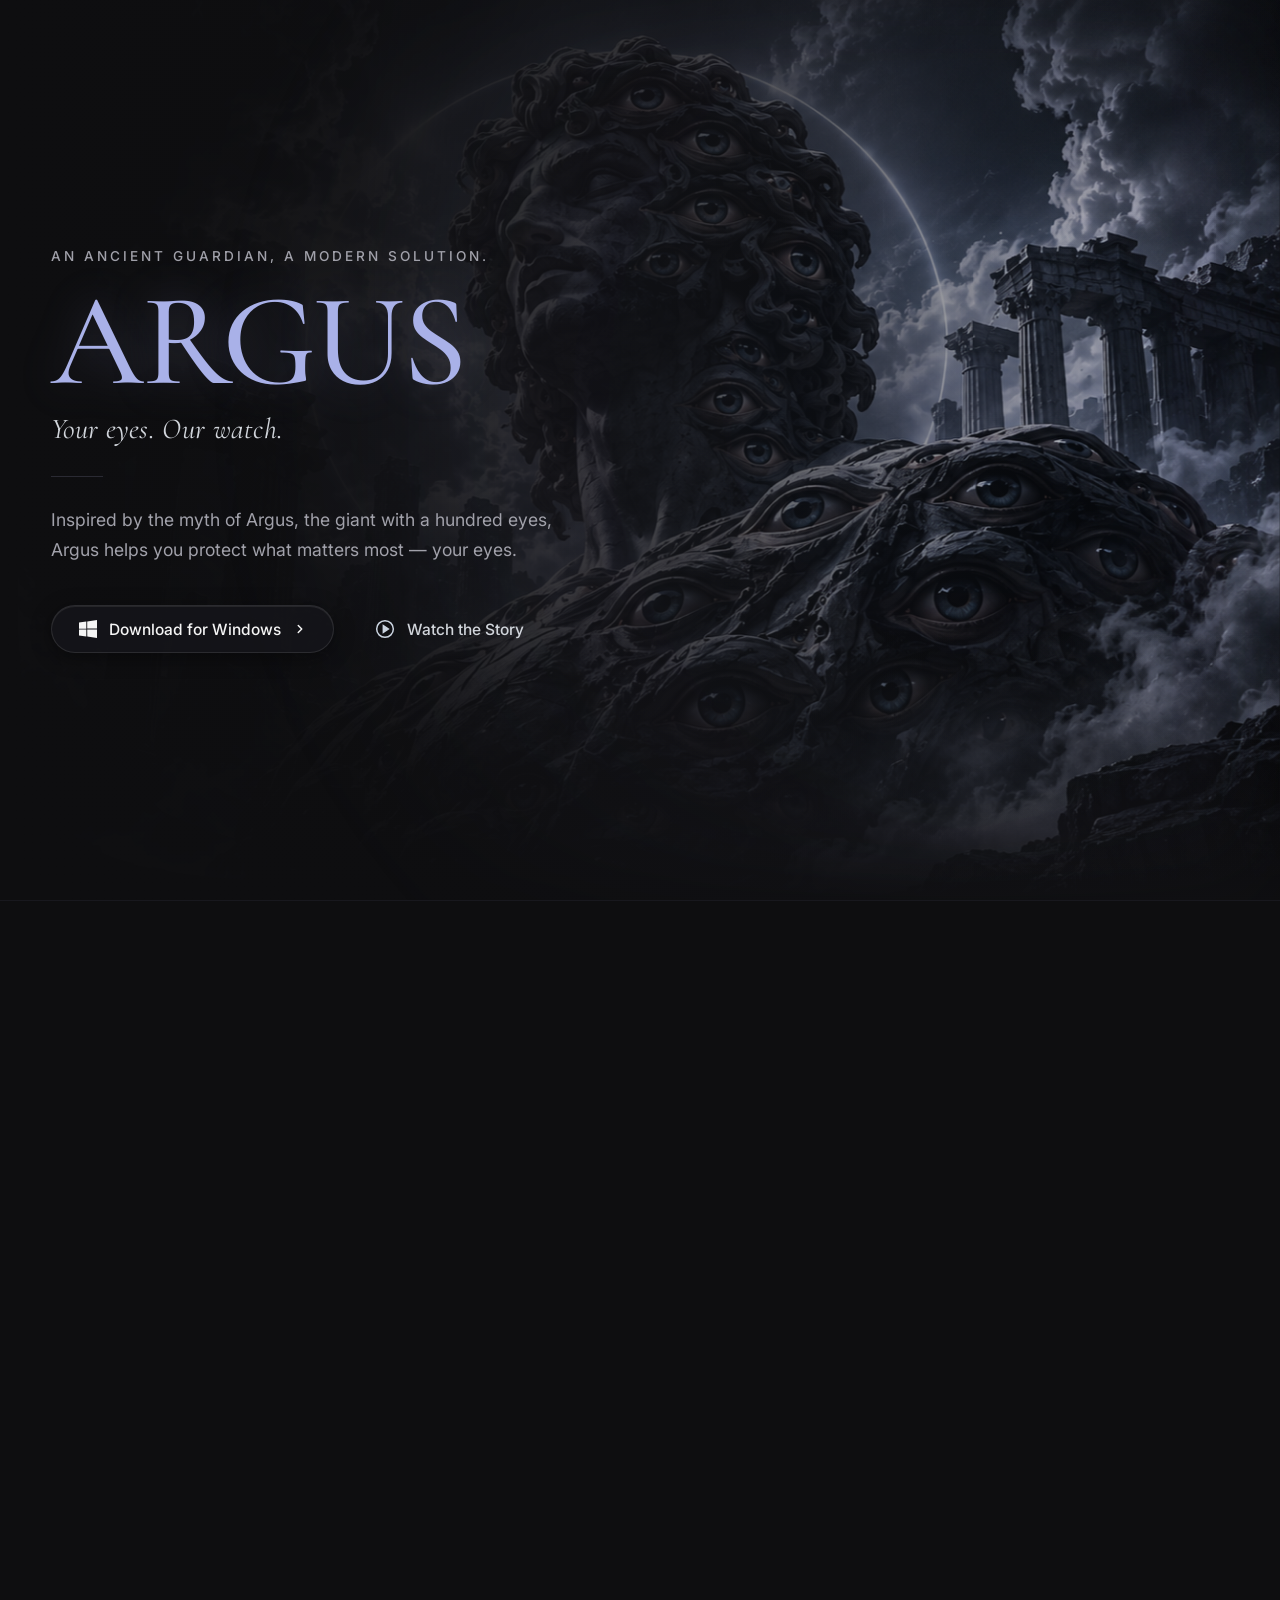
==== argus/index.html @ c95a9266 "feat: initialize Argus website project structure, styles, and hero section" ====
<!DOCTYPE html>
<html lang="en">
<head>
  <meta charset="UTF-8">
  <meta name="viewport" content="width=device-width, initial-scale=1.0">
  <title>ARGUS &mdash; Your eyes. Our watch.</title>
  <meta name="description" content="Inspired by the myth of Argus, the giant with a hundred eyes, Argus helps you protect what matters most &mdash; your eyes.">
  
  <!-- Favicon placeholder (Eye of Argus icon) -->
  <link rel="icon" href="data:image/svg+xml,<svg xmlns='http://www.w3.org/2000/svg' viewBox='0 0 24 24' fill='none' stroke='%23A9B1E8' stroke-width='2' stroke-linecap='round' stroke-linejoin='round'><path d='M2 12s3.5-7 10-7 10 7 10 7-3.5 7-10 7-10-7-10-7Z'/><circle cx='12' cy='12' r='3'/></svg>" type="image/svg+xml">

  <!-- Google Fonts: Cormorant Garamond & Inter -->
  <link rel="preconnect" href="https://fonts.googleapis.com">
  <link rel="preconnect" href="https://fonts.gstatic.com" crossorigin>
  <link href="https://fonts.googleapis.com/css2?family=Cormorant+Garamond:ital,wght@0,400;0,500;0,600;1,400&family=Inter:wght@400;500;600&display=swap" rel="stylesheet">

  <link rel="stylesheet" href="css/style.css">
</head>
<body>

  <!-- ========================================================= -->
  <!-- HERO SECTION                                              -->
  <!-- ========================================================= -->
  <section id="hero" class="hero-section" aria-label="Hero Section">
    <!-- Background Image & Atmospheric Layers -->
    <div class="hero-bg-wrapper" aria-hidden="true">
      <img src="assets/image-1.png" alt="" class="hero-bg-img" loading="eager" fetchpriority="high">
      <div class="hero-gradient-overlay"></div>
      <div class="hero-fog-overlay"></div>
    </div>

    <!-- Hero Content Container -->
    <div class="hero-container">
      <div class="hero-content">
        <!-- Eyebrow Tagline -->
        <span class="hero-eyebrow animate-item" style="--delay: 100ms;">
          AN ANCIENT GUARDIAN, A MODERN SOLUTION.
        </span>

        <!-- Main Title -->
        <h1 class="hero-title animate-item" style="--delay: 250ms;">
          ARGUS
        </h1>

        <!-- Subtitle -->
        <p class="hero-subtitle animate-item" style="--delay: 400ms;">
          Your eyes. Our watch.
        </p>

        <!-- Accent Divider -->
        <div class="hero-divider animate-item" style="--delay: 520ms;" aria-hidden="true"></div>

        <!-- Description Paragraph -->
        <p class="hero-description animate-item" style="--delay: 620ms;">
          Inspired by the myth of Argus, the giant with a hundred eyes, Argus helps you protect what matters most &mdash; your eyes.
        </p>

        <!-- CTA Action Buttons -->
        <div class="hero-actions animate-item" style="--delay: 750ms;">
          <!-- Primary Download Button -->
          <button type="button" class="btn btn-primary" data-download aria-label="Download Argus for Windows">
            <span class="btn-icon" aria-hidden="true">
              <!-- Windows Logo SVG -->
              <svg width="18" height="18" viewBox="0 0 24 24" fill="currentColor">
                <path d="M0 3.449L9.75 2.1v9.451H0m10.949-9.602L24 0v11.4H10.949M0 12.6h9.75v9.451L0 20.699M10.949 12.6H24V24l-12.949-1.949"/>
              </svg>
            </span>
            <span class="btn-label">Download for Windows</span>
            <span class="btn-chevron" aria-hidden="true">
              <svg width="14" height="14" viewBox="0 0 24 24" fill="none" stroke="currentColor" stroke-width="2.5" stroke-linecap="round" stroke-linejoin="round">
                <path d="m9 18 6-6-6-6"/>
              </svg>
            </span>
          </button>

          <!-- Secondary Story Button -->
          <button type="button" class="btn btn-secondary" id="watchStoryBtn" aria-haspopup="dialog" aria-controls="storyModal">
            <span class="btn-icon play-icon-wrapper" aria-hidden="true">
              <!-- Circular Play Icon SVG -->
              <svg width="20" height="20" viewBox="0 0 24 24" fill="none" stroke="currentColor" stroke-width="1.8">
                <circle cx="12" cy="12" r="10" stroke="currentColor"/>
                <polygon points="10 8 16 12 10 16 10 8" fill="currentColor"/>
              </svg>
            </span>
            <span class="btn-label">Watch the Story</span>
          </button>
        </div>
      </div>
    </div>
  </section>

  <!-- ========================================================= -->
  <!-- PLACEHOLDER SECTIONS FOR PAGE FLOW                        -->
  <!-- ========================================================= -->
  <section id="legend" class="placeholder-section" aria-label="The Legend Section">
    <!-- Legend content will be built in the next phase -->
  </section>

  <section id="features" class="placeholder-section" aria-label="Features Section">
    <!-- Features content will be built in the next phase -->
  </section>

  <section id="cta" class="placeholder-section" aria-label="Call to Action Section">
    <!-- Final CTA content will be built in the next phase -->
  </section>

  <!-- ========================================================= -->
  <!-- STORY VIDEO MODAL OVERLAY                                 -->
  <!-- ========================================================= -->
  <div id="storyModal" class="modal-overlay" role="dialog" aria-modal="true" aria-labelledby="modalTitle" aria-hidden="true">
    <div class="modal-backdrop" data-close-modal></div>
    <div class="modal-container">
      <header class="modal-header">
        <h2 id="modalTitle" class="modal-title">The Legend of Argus</h2>
        <button type="button" class="modal-close-btn" data-close-modal aria-label="Close modal">
          <svg width="20" height="20" viewBox="0 0 24 24" fill="none" stroke="currentColor" stroke-width="2" stroke-linecap="round" stroke-linejoin="round">
            <line x1="18" y1="6" x2="6" y2="18"></line>
            <line x1="6" y1="6" x2="18" y2="18"></line>
          </svg>
        </button>
      </header>

      <!-- 16:9 Video Box (Can be replaced with <video> or <iframe> later) -->
      <div class="modal-media-wrapper">
        <div class="video-placeholder" id="videoContainer">
          <div class="placeholder-content">
            <div class="placeholder-icon" aria-hidden="true">
              <svg width="48" height="48" viewBox="0 0 24 24" fill="none" stroke="currentColor" stroke-width="1.5">
                <circle cx="12" cy="12" r="10"/>
                <polygon points="10 8 16 12 10 16 10 8" fill="currentColor"/>
              </svg>
            </div>
            <p class="placeholder-text">Story video coming soon</p>
            <span class="placeholder-subtext">The myth of the all-seeing guardian is being prepared.</span>
          </div>
        </div>
      </div>
    </div>
  </div>

  <script src="js/main.js"></script>
</body>
</html>
---- argus/css/style.css ----
/* ==========================================================================
   DESIGN TOKENS & ROOT VARIABLES
   ========================================================================== */
:root {
  --bg: #0E0E10;
  --surface: #16161B;
  --surface-translucent: rgba(22, 22, 27, 0.75);
  --border: #2A2A33;
  --border-light: rgba(255, 255, 255, 0.1);
  --text: #F5F5F5;
  --text-muted: #A1A1AA;
  --accent: #5B8CFF;
  --accent-glow: rgba(91, 140, 255, 0.35);
  --title-tint: #A9B1E8;
  --title-glow: rgba(169, 177, 232, 0.25);

  /* Typography */
  --font-serif: "Cormorant Garamond", Georgia, "Times New Roman", serif;
  --font-sans: "Inter", -apple-system, BlinkMacSystemFont, "Segoe UI", Roboto, sans-serif;

  /* Fluid Typography Scale */
  --fs-eyebrow: clamp(0.7rem, 0.65rem + 0.25vw, 0.85rem);
  --fs-hero-title: clamp(3.75rem, 2.2rem + 7.5vw, 8.5rem);
  --fs-subtitle: clamp(1.2rem, 1rem + 1vw, 1.85rem);
  --fs-body: clamp(0.95rem, 0.9rem + 0.25vw, 1.125rem);
  --fs-btn: clamp(0.875rem, 0.85rem + 0.15vw, 0.975rem);

  /* Layout Spacing */
  --content-max-width: 1400px;
  --container-padding: clamp(1.5rem, 4vw, 5rem);
  --transition-smooth: 0.35s cubic-bezier(0.16, 1, 0.3, 1);
}

/* ==========================================================================
   BASE & RESET
   ========================================================================== */
*, *::before, *::after {
  box-sizing: border-box;
  margin: 0;
  padding: 0;
}

html {
  color-scheme: dark;
  background-color: var(--bg);
  color: var(--text);
  font-family: var(--font-sans);
  scroll-behavior: smooth;
  -webkit-font-smoothing: antialiased;
  -moz-osx-font-smoothing: grayscale;
}

body {
  min-height: 100vh;
  background-color: var(--bg);
  color: var(--text);
  line-height: 1.6;
  overflow-x: hidden;
}

img, svg {
  display: block;
  max-width: 100%;
}

button {
  font-family: inherit;
  cursor: pointer;
  border: none;
  background: none;
}

/* ==========================================================================
   HERO SECTION
   ========================================================================== */
.hero-section {
  position: relative;
  min-height: 100vh;
  display: flex;
  align-items: center;
  overflow: hidden;
  background-color: var(--bg);
  padding: var(--container-padding) 0;
}

/* Background Artwork & Layered Atmosphere */
.hero-bg-wrapper {
  position: absolute;
  inset: 0;
  pointer-events: none;
  z-index: 1;
  overflow: hidden;
}

.hero-bg-img {
  width: 100%;
  height: 100%;
  object-fit: cover;
  object-position: right center;
  opacity: 0;
  transform: scale(1.06);
  animation: heroImgReveal 1.6s cubic-bezier(0.16, 1, 0.3, 1) forwards;
}

/* Primary directional gradients to blend image seamlessly with dark background */
.hero-gradient-overlay {
  position: absolute;
  inset: 0;
  background: 
    /* Horizontal fade from dark left to translucent right */
    linear-gradient(
      90deg, 
      var(--bg) 0%, 
      rgba(14, 14, 16, 0.96) 28%, 
      rgba(14, 14, 16, 0.78) 52%, 
      rgba(14, 14, 16, 0.3) 80%, 
      rgba(14, 14, 16, 0.05) 100%
    ),
    /* Vertical fade to blend with bottom section */
    linear-gradient(
      180deg, 
      rgba(14, 14, 16, 0.25) 0%, 
      transparent 30%, 
      transparent 70%, 
      var(--bg) 100%
    );
}

/* Ambient Floating Fog & Vignette Effect */
.hero-fog-overlay {
  position: absolute;
  inset: 0;
  background: radial-gradient(
    circle at 75% 45%, 
    rgba(91, 140, 255, 0.04) 0%, 
    rgba(169, 177, 232, 0.03) 40%, 
    transparent 70%
  );
  filter: blur(40px);
  animation: ambientFloat 18s ease-in-out infinite alternate;
}

/* Container & Typography */
.hero-container {
  position: relative;
  z-index: 2;
  width: 100%;
  max-width: var(--content-max-width);
  margin: 0 auto;
  padding: 0 var(--container-padding);
}

.hero-content {
  max-width: 620px;
  display: flex;
  flex-direction: column;
}

/* 1. Eyebrow Tagline */
.hero-eyebrow {
  display: inline-block;
  font-family: var(--font-sans);
  font-size: var(--fs-eyebrow);
  font-weight: 500;
  letter-spacing: 0.22em;
  text-transform: uppercase;
  color: var(--text-muted);
  margin-bottom: 0.85rem;
}

/* 2. Hero Title */
.hero-title {
  font-family: var(--font-serif);
  font-size: var(--fs-hero-title);
  font-weight: 500;
  line-height: 0.92;
  letter-spacing: -0.02em;
  color: var(--title-tint);
  text-shadow: 0 0 45px var(--title-glow);
  margin-bottom: 0.5rem;
}

/* 3. Subtitle */
.hero-subtitle {
  font-family: var(--font-serif);
  font-size: var(--fs-subtitle);
  font-style: italic;
  font-weight: 400;
  color: #D1D5DB;
  letter-spacing: 0.01em;
  line-height: 1.3;
}

/* 4. Thin Horizontal Divider Line */
.hero-divider {
  width: 52px;
  height: 1px;
  background-color: var(--border);
  margin: 1.75rem 0;
  border: none;
}

/* 5. Description Paragraph */
.hero-description {
  font-family: var(--font-sans);
  font-size: var(--fs-body);
  font-weight: 400;
  color: var(--text-muted);
  line-height: 1.7;
  max-width: 540px;
  margin-bottom: 2.5rem;
}

/* 6. Buttons Action Group */
.hero-actions {
  display: flex;
  align-items: center;
  flex-wrap: wrap;
  gap: 1.1rem;
}

/* Button Base Styles */
.btn {
  display: inline-flex;
  align-items: center;
  justify-content: center;
  gap: 0.75rem;
  padding: 0.85rem 1.65rem;
  font-family: var(--font-sans);
  font-size: var(--fs-btn);
  font-weight: 500;
  border-radius: 9999px; /* Pill shape */
  text-decoration: none;
  white-space: nowrap;
  transition: all var(--transition-smooth);
  user-select: none;
  position: relative;
}

.btn:focus-visible {
  outline: 2px solid var(--accent);
  outline-offset: 3px;
}

/* Primary Glassy Button */
.btn-primary {
  background: var(--surface-translucent);
  backdrop-filter: blur(14px);
  -webkit-backdrop-filter: blur(14px);
  color: var(--text);
  border: 1px solid var(--border-light);
  box-shadow: 0 4px 20px rgba(0, 0, 0, 0.4), inset 0 1px 0 rgba(255, 255, 255, 0.08);
}

.btn-primary:hover {
  border-color: rgba(91, 140, 255, 0.6);
  box-shadow: 
    0 0 25px var(--accent-glow), 
    0 6px 24px rgba(0, 0, 0, 0.5),
    inset 0 1px 0 rgba(255, 255, 255, 0.15);
  transform: translateY(-2px);
  color: #FFFFFF;
}

.btn-primary:active {
  transform: translateY(0);
}

.btn-primary .btn-chevron {
  transition: transform var(--transition-smooth);
}

.btn-primary:hover .btn-chevron {
  transform: translateX(3px);
}

/* Secondary Ghost Button */
.btn-secondary {
  background: transparent;
  color: #D1D5DB;
  border: 1px solid transparent;
  padding: 0.85rem 1.4rem;
}

.btn-secondary .play-icon-wrapper {
  display: flex;
  align-items: center;
  justify-content: center;
  transition: transform var(--transition-smooth), color var(--transition-smooth);
  color: #CBD5E1;
}

.btn-secondary:hover {
  color: #FFFFFF;
  background: rgba(255, 255, 255, 0.03);
  border-color: rgba(255, 255, 255, 0.12);
  transform: translateY(-1px);
}

.btn-secondary:hover .play-icon-wrapper {
  color: var(--accent);
  transform: scale(1.08);
}

/* Loading state for download button */
.btn.is-loading {
  pointer-events: none;
  opacity: 0.85;
}

.btn-spinner {
  width: 16px;
  height: 16px;
  border: 2px solid rgba(255, 255, 255, 0.25);
  border-top-color: var(--text);
  border-radius: 50%;
  animation: spin 0.8s linear infinite;
  display: inline-block;
}

/* =========================================================
   STAGGERED LOAD ANIMATIONS
   ========================================================= */
.animate-item {
  opacity: 0;
  transform: translateY(24px);
  animation: fadeUp 1s cubic-bezier(0.16, 1, 0.3, 1) forwards;
  animation-delay: var(--delay, 0ms);
}

@keyframes fadeUp {
  0% {
    opacity: 0;
    transform: translateY(24px);
  }
  100% {
    opacity: 1;
    transform: translateY(0);
  }
}

@keyframes heroImgReveal {
  0% {
    opacity: 0;
    transform: scale(1.06);
  }
  100% {
    opacity: 1;
    transform: scale(1);
  }
}

@keyframes ambientFloat {
  0% {
    transform: translate(0, 0) scale(1);
    opacity: 0.6;
  }
  50% {
    transform: translate(-2%, 2%) scale(1.05);
    opacity: 0.9;
  }
  100% {
    transform: translate(1%, -1%) scale(0.98);
    opacity: 0.5;
  }
}

@keyframes spin {
  to {
    transform: rotate(360deg);
  }
}

/* =========================================================
   PLACEHOLDER SECTIONS
   ========================================================= */
.placeholder-section {
  min-height: 100vh;
  background-color: var(--bg);
  position: relative;
  display: flex;
  align-items: center;
  justify-content: center;
  border-top: 1px solid rgba(42, 42, 51, 0.4);
}

/* =========================================================
   MODAL DIALOG
   ========================================================= */
.modal-overlay {
  position: fixed;
  inset: 0;
  display: flex;
  align-items: center;
  justify-content: center;
  z-index: 1000;
  padding: 1.5rem;
  opacity: 0;
  visibility: hidden;
  transition: opacity 0.3s ease, visibility 0.3s ease;
}

.modal-overlay.is-open {
  opacity: 1;
  visibility: visible;
}

.modal-backdrop {
  position: absolute;
  inset: 0;
  background: rgba(14, 14, 16, 0.85);
  backdrop-filter: blur(16px);
  -webkit-backdrop-filter: blur(16px);
}

.modal-container {
  position: relative;
  z-index: 10;
  width: 100%;
  max-width: 860px;
  background: var(--surface);
  border: 1px solid var(--border);
  border-radius: 14px;
  box-shadow: 0 24px 60px rgba(0, 0, 0, 0.7);
  overflow: hidden;
  transform: scale(0.96);
  transition: transform 0.3s cubic-bezier(0.16, 1, 0.3, 1);
}

.modal-overlay.is-open .modal-container {
  transform: scale(1);
}

.modal-header {
  display: flex;
  align-items: center;
  justify-content: space-between;
  padding: 1.25rem 1.5rem;
  border-bottom: 1px solid var(--border);
}

.modal-title {
  font-family: var(--font-serif);
  font-size: 1.35rem;
  font-weight: 500;
  color: var(--title-tint);
}

.modal-close-btn {
  display: flex;
  align-items: center;
  justify-content: center;
  width: 36px;
  height: 36px;
  border-radius: 8px;
  color: var(--text-muted);
  border: 1px solid transparent;
  transition: all 0.2s ease;
}

.modal-close-btn:hover {
  color: var(--text);
  background: rgba(255, 255, 255, 0.05);
  border-color: var(--border);
}

.modal-close-btn:focus-visible {
  outline: 2px solid var(--accent);
  outline-offset: 2px;
}

.modal-media-wrapper {
  padding: 1.5rem;
}

/* 16:9 Aspect Ratio Media Container */
.video-placeholder {
  width: 100%;
  aspect-ratio: 16 / 9;
  background: #0E0E10;
  border: 1px dashed var(--border);
  border-radius: 8px;
  display: flex;
  align-items: center;
  justify-content: center;
  text-align: center;
}

.placeholder-content {
  display: flex;
  flex-direction: column;
  align-items: center;
  gap: 0.6rem;
  padding: 1.5rem;
}

.placeholder-icon {
  color: var(--accent);
  opacity: 0.75;
  margin-bottom: 0.25rem;
}

.placeholder-text {
  font-family: var(--font-serif);
  font-size: 1.4rem;
  font-weight: 500;
  color: var(--text);
}

.placeholder-subtext {
  font-size: 0.875rem;
  color: var(--text-muted);
  max-width: 300px;
}

/* =========================================================
   RESPONSIVE LAYOUT
   ========================================================= */
@media (max-width: 768px) {
  .hero-section {
    min-height: 100vh;
    padding-top: 5rem;
    padding-bottom: 4rem;
    align-items: flex-end;
  }

  .hero-bg-img {
    object-position: 70% top;
    height: 70%;
  }

  /* Stronger gradient on mobile so text placed below/over remains legible */
  .hero-gradient-overlay {
    background: 
      linear-gradient(
        180deg,
        rgba(14, 14, 16, 0.15) 0%,
        rgba(14, 14, 16, 0.7) 40%,
        var(--bg) 65%,
        var(--bg) 100%
      );
  }

  .hero-content {
    max-width: 100%;
  }

  .hero-title {
    margin-bottom: 0.35rem;
  }

  .hero-divider {
    margin: 1.25rem 0;
  }

  .hero-actions {
    flex-direction: column;
    width: 100%;
  }

  .btn {
    width: 100%;
    padding: 0.95rem 1.5rem;
  }
}

/* =========================================================
   PREFERS-REDUCED-MOTION
   ========================================================= */
@media (prefers-reduced-motion: reduce) {
  *, *::before, *::after {
    animation-duration: 0.01ms !important;
    animation-iteration-count: 1 !important;
    transition-duration: 0.01ms !important;
    scroll-behavior: auto !important;
  }

  .hero-bg-img {
    opacity: 1 !important;
    transform: none !important;
  }

  .animate-item {
    opacity: 1 !important;
    transform: none !important;
  }

  .hero-fog-overlay {
    animation: none !important;
  }
}
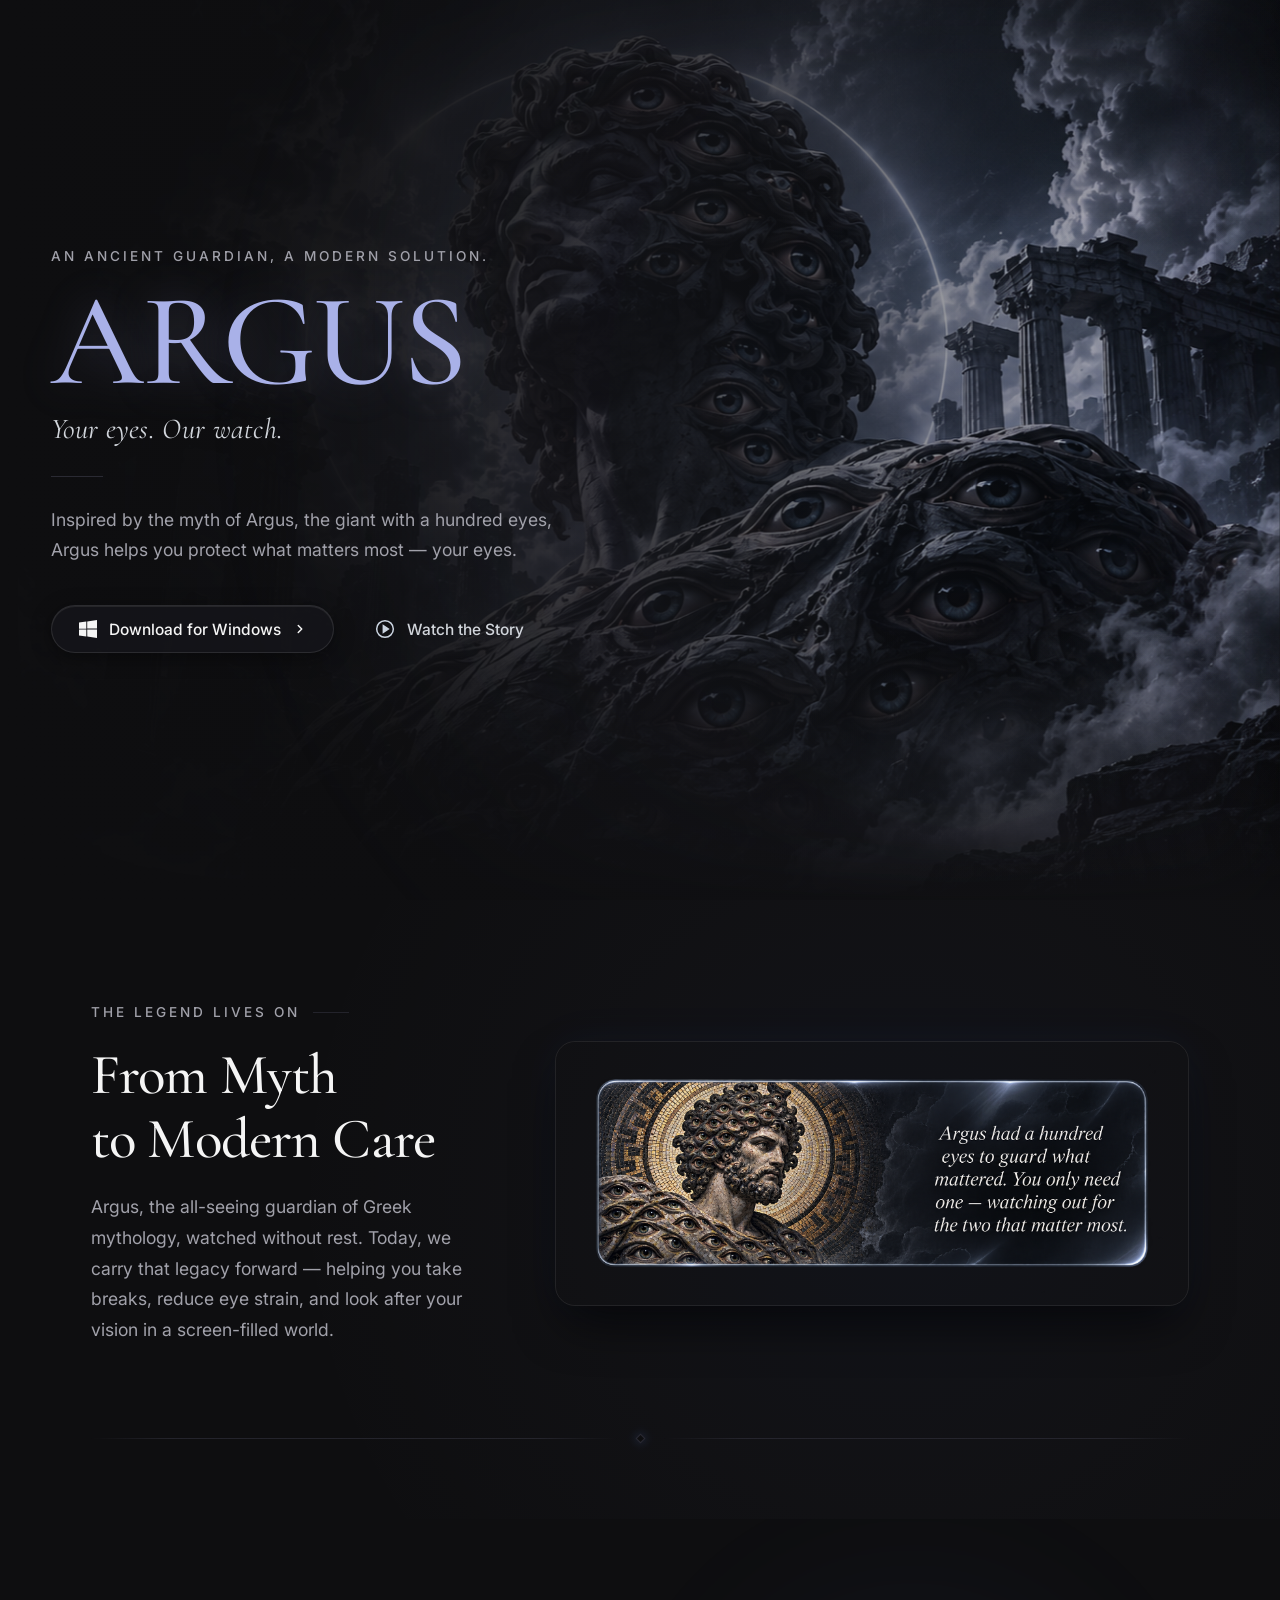
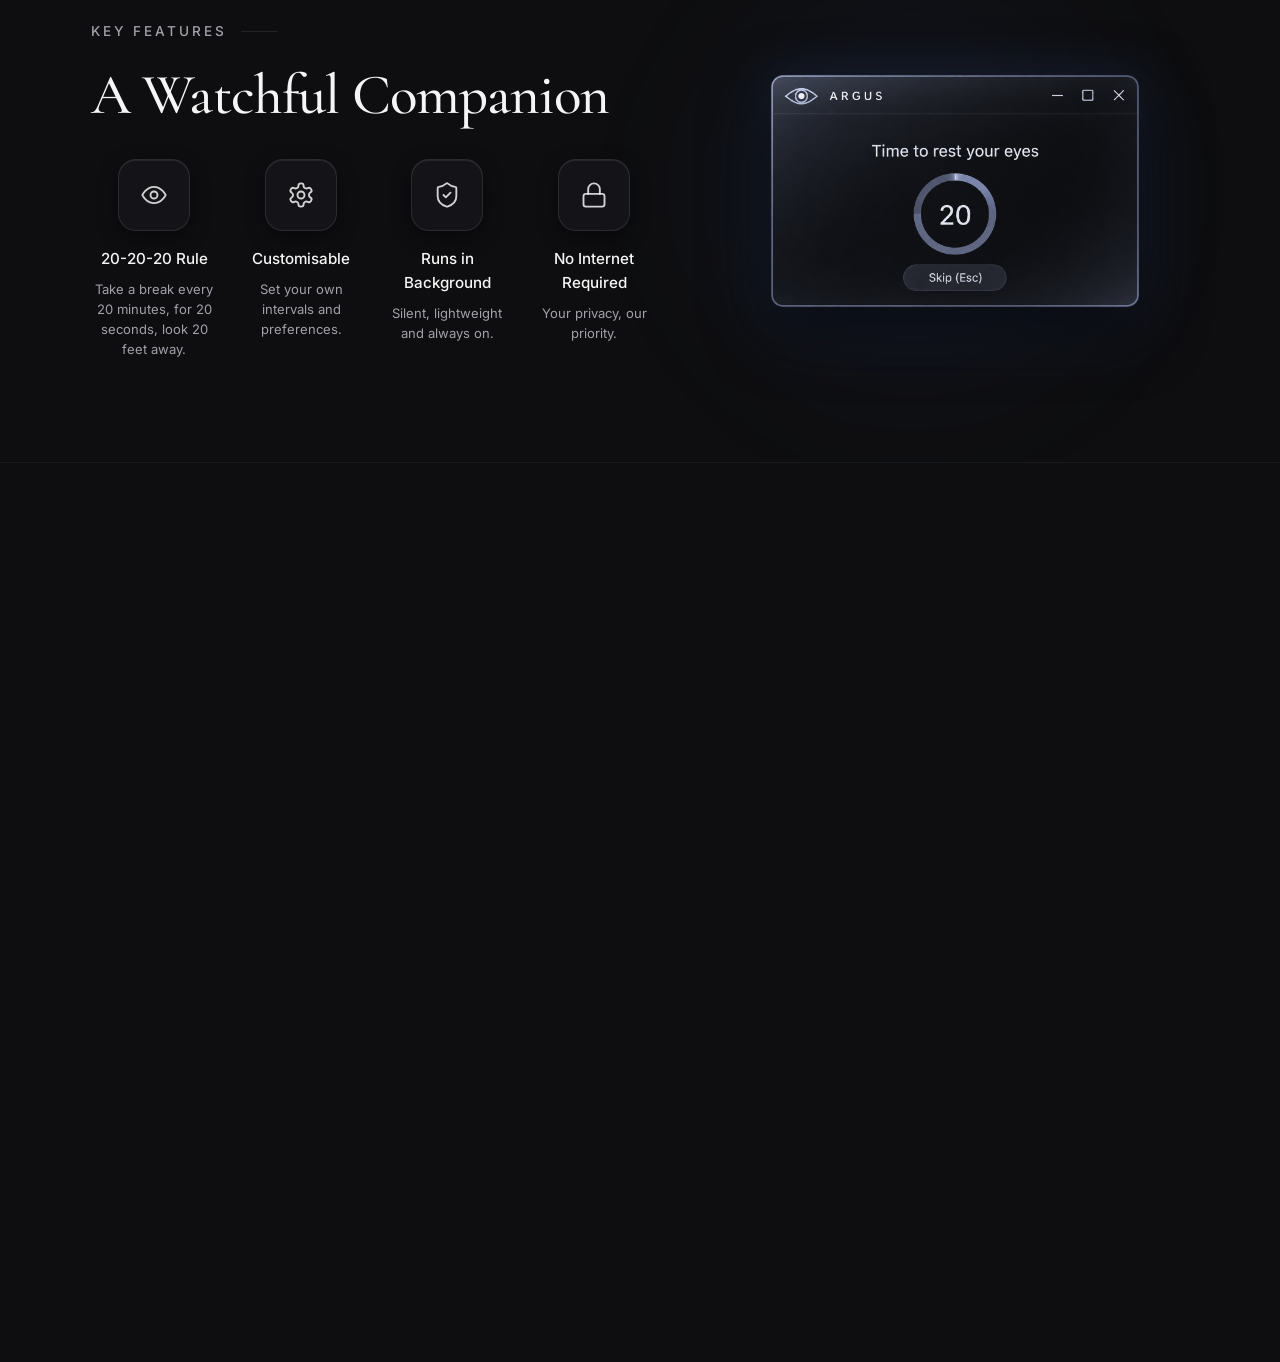
==== commit 582e25fc: "feat(argus): add legend section, features grid, and 3D tilting timer" ====
--- a/argus/index.html
+++ b/argus/index.html
@@ -1,21 +1,28 @@
 <!DOCTYPE html>
 <html lang="en">
+
 <head>
   <meta charset="UTF-8">
   <meta name="viewport" content="width=device-width, initial-scale=1.0">
   <title>ARGUS &mdash; Your eyes. Our watch.</title>
-  <meta name="description" content="Inspired by the myth of Argus, the giant with a hundred eyes, Argus helps you protect what matters most &mdash; your eyes.">
-  
+  <meta name="description"
+    content="Inspired by the myth of Argus, the giant with a hundred eyes, Argus helps you protect what matters most &mdash; your eyes.">
+
   <!-- Favicon placeholder (Eye of Argus icon) -->
-  <link rel="icon" href="data:image/svg+xml,<svg xmlns='http://www.w3.org/2000/svg' viewBox='0 0 24 24' fill='none' stroke='%23A9B1E8' stroke-width='2' stroke-linecap='round' stroke-linejoin='round'><path d='M2 12s3.5-7 10-7 10 7 10 7-3.5 7-10 7-10-7-10-7Z'/><circle cx='12' cy='12' r='3'/></svg>" type="image/svg+xml">
+  <link rel="icon"
+    href="data:image/svg+xml,<svg xmlns='http://www.w3.org/2000/svg' viewBox='0 0 24 24' fill='none' stroke='%23A9B1E8' stroke-width='2' stroke-linecap='round' stroke-linejoin='round'><path d='M2 12s3.5-7 10-7 10 7 10 7-3.5 7-10 7-10-7-10-7Z'/><circle cx='12' cy='12' r='3'/></svg>"
+    type="image/svg+xml">
 
   <!-- Google Fonts: Cormorant Garamond & Inter -->
   <link rel="preconnect" href="https://fonts.googleapis.com">
   <link rel="preconnect" href="https://fonts.gstatic.com" crossorigin>
-  <link href="https://fonts.googleapis.com/css2?family=Cormorant+Garamond:ital,wght@0,400;0,500;0,600;1,400&family=Inter:wght@400;500;600&display=swap" rel="stylesheet">
+  <link
+    href="https://fonts.googleapis.com/css2?family=Cormorant+Garamond:ital,wght@0,400;0,500;0,600;1,400&family=Inter:wght@400;500;600&display=swap"
+    rel="stylesheet">
 
   <link rel="stylesheet" href="css/style.css">
 </head>
+
 <body>
 
   <!-- ========================================================= -->
@@ -52,7 +59,8 @@
 
         <!-- Description Paragraph -->
         <p class="hero-description animate-item" style="--delay: 620ms;">
-          Inspired by the myth of Argus, the giant with a hundred eyes, Argus helps you protect what matters most &mdash; your eyes.
+          Inspired by the myth of Argus, the giant with a hundred eyes, Argus helps you protect what matters most
+          &mdash; your eyes.
         </p>
 
         <!-- CTA Action Buttons -->
@@ -62,24 +70,27 @@
             <span class="btn-icon" aria-hidden="true">
               <!-- Windows Logo SVG -->
               <svg width="18" height="18" viewBox="0 0 24 24" fill="currentColor">
-                <path d="M0 3.449L9.75 2.1v9.451H0m10.949-9.602L24 0v11.4H10.949M0 12.6h9.75v9.451L0 20.699M10.949 12.6H24V24l-12.949-1.949"/>
+                <path
+                  d="M0 3.449L9.75 2.1v9.451H0m10.949-9.602L24 0v11.4H10.949M0 12.6h9.75v9.451L0 20.699M10.949 12.6H24V24l-12.949-1.949" />
               </svg>
             </span>
             <span class="btn-label">Download for Windows</span>
             <span class="btn-chevron" aria-hidden="true">
-              <svg width="14" height="14" viewBox="0 0 24 24" fill="none" stroke="currentColor" stroke-width="2.5" stroke-linecap="round" stroke-linejoin="round">
-                <path d="m9 18 6-6-6-6"/>
+              <svg width="14" height="14" viewBox="0 0 24 24" fill="none" stroke="currentColor" stroke-width="2.5"
+                stroke-linecap="round" stroke-linejoin="round">
+                <path d="m9 18 6-6-6-6" />
               </svg>
             </span>
           </button>
 
           <!-- Secondary Story Button -->
-          <button type="button" class="btn btn-secondary" id="watchStoryBtn" aria-haspopup="dialog" aria-controls="storyModal">
+          <button type="button" class="btn btn-secondary" id="watchStoryBtn" aria-haspopup="dialog"
+            aria-controls="storyModal">
             <span class="btn-icon play-icon-wrapper" aria-hidden="true">
               <!-- Circular Play Icon SVG -->
               <svg width="20" height="20" viewBox="0 0 24 24" fill="none" stroke="currentColor" stroke-width="1.8">
-                <circle cx="12" cy="12" r="10" stroke="currentColor"/>
-                <polygon points="10 8 16 12 10 16 10 8" fill="currentColor"/>
+                <circle cx="12" cy="12" r="10" stroke="currentColor" />
+                <polygon points="10 8 16 12 10 16 10 8" fill="currentColor" />
               </svg>
             </span>
             <span class="btn-label">Watch the Story</span>
@@ -92,12 +103,132 @@
   <!-- ========================================================= -->
   <!-- PLACEHOLDER SECTIONS FOR PAGE FLOW                        -->
   <!-- ========================================================= -->
-  <section id="legend" class="placeholder-section" aria-label="The Legend Section">
-    <!-- Legend content will be built in the next phase -->
-  </section>
-
-  <section id="features" class="placeholder-section" aria-label="Features Section">
-    <!-- Features content will be built in the next phase -->
+  <!-- ========================================================= -->
+  <!-- LEGEND SECTION                                            -->
+  <!-- ========================================================= -->
+  <section id="legend" class="legend-section" aria-label="The Legend Section">
+    <div class="legend-container">
+      <!-- Left Column (~40%) -->
+      <div class="legend-text-col">
+        <div class="legend-eyebrow-wrapper reveal reveal-up" style="--reveal-delay: 0ms;">
+          <span class="legend-eyebrow">THE LEGEND LIVES ON</span>
+          <span class="legend-eyebrow-line" aria-hidden="true"></span>
+        </div>
+        <h2 class="legend-title reveal reveal-up" style="--reveal-delay: 140ms;">
+          From Myth<br>to Modern Care
+        </h2>
+        <p class="legend-description reveal reveal-up" style="--reveal-delay: 280ms;">
+          Argus, the all-seeing guardian of Greek mythology, watched without rest. Today, we carry that legacy forward
+          &mdash; helping you take breaks, reduce eye strain, and look after your vision in a screen-filled world.
+        </p>
+      </div>
+
+      <!-- Right Column (~60%) -->
+      <div class="legend-card-col reveal reveal-right" style="--reveal-delay: 180ms;">
+        <div class="legend-card">
+          <img src="assets/image-2.png"
+            alt="Mosaic of Argus with the quote: Argus had a hundred eyes to guard what mattered. You only need one, watching out for the two that matter most."
+            class="legend-quote-img" loading="lazy" width="1942" height="809">
+        </div>
+      </div>
+    </div>
+
+    <!-- Section Bottom Divider with Center Diamond -->
+    <div class="section-divider-diamond reveal reveal-up" style="--reveal-delay: 350ms;" aria-hidden="true">
+      <span class="diamond-line"></span>
+      <span class="diamond-shape"></span>
+      <span class="diamond-line"></span>
+    </div>
+  </section>
+
+  <!-- ========================================================= -->
+  <!-- FEATURES SECTION                                          -->
+  <!-- ========================================================= -->
+  <section id="features" class="features-section" aria-label="Key Features">
+    <!-- Atmospheric Ambient Glow behind timer -->
+    <div class="features-ambient-glow" aria-hidden="true"></div>
+
+    <div class="features-container">
+      <!-- Left Column (~55%) -->
+      <div class="features-content-col">
+        <div class="features-eyebrow-wrapper reveal reveal-up" style="--reveal-delay: 0ms;">
+          <span class="features-eyebrow">KEY FEATURES</span>
+          <span class="features-eyebrow-line" aria-hidden="true"></span>
+        </div>
+        <h2 class="features-title reveal reveal-up" style="--reveal-delay: 120ms;">
+          A Watchful Companion
+        </h2>
+
+        <!-- Feature Items Row (4 Items) -->
+        <div class="features-grid">
+          <!-- Item 1: 20-20-20 Rule -->
+          <div class="feature-item reveal reveal-up" style="--reveal-delay: 220ms;">
+            <div class="feature-tile">
+              <svg class="feature-icon" width="28" height="28" viewBox="0 0 24 24" fill="none" stroke="currentColor"
+                stroke-width="1.6" stroke-linecap="round" stroke-linejoin="round" aria-hidden="true">
+                <path d="M2 12s3.5-7 10-7 10 7 10 7-3.5 7-10 7-10-7-10-7Z" />
+                <circle cx="12" cy="12" r="3" />
+              </svg>
+            </div>
+            <h3 class="feature-item-title">20-20-20 Rule</h3>
+            <p class="feature-item-desc">Take a break every 20 minutes, for 20 seconds, look 20 feet away.</p>
+          </div>
+
+          <!-- Item 2: Customisable -->
+          <div class="feature-item reveal reveal-up" style="--reveal-delay: 320ms;">
+            <div class="feature-tile">
+              <svg class="feature-icon" width="28" height="28" viewBox="0 0 24 24" fill="none" stroke="currentColor"
+                stroke-width="1.6" stroke-linecap="round" stroke-linejoin="round" aria-hidden="true">
+                <path
+                  d="M12.22 2h-.44a2 2 0 0 0-2 2v.18a2 2 0 0 1-1 1.73l-.43.25a2 2 0 0 1-2 0l-.15-.08a2 2 0 0 0-2.73.73l-.22.38a2 2 0 0 0 .73 2.73l.15.1a2 2 0 0 1 1 1.72v.51a2 2 0 0 1-1 1.74l-.15.09a2 2 0 0 0-.73 2.73l.22.38a2 2 0 0 0 2.73.73l.15-.08a2 2 0 0 1 2 0l.43.25a2 2 0 0 1 1 1.73V20a2 2 0 0 0 2 2h.44a2 2 0 0 0 2-2v-.18a2 2 0 0 1 1-1.73l.43-.25a2 2 0 0 1 2 0l.15.08a2 2 0 0 0 2.73-.73l.22-.39a2 2 0 0 0-.73-2.73l-.15-.08a2 2 0 0 1-1-1.74v-.5a2 2 0 0 1 1-1.74l.15-.09a2 2 0 0 0 .73-2.73l-.22-.38a2 2 0 0 0-2.73-.73l-.15.08a2 2 0 0 1-2 0l-.43-.25a2 2 0 0 1-1-1.73V4a2 2 0 0 0-2-2z" />
+                <circle cx="12" cy="12" r="3" />
+              </svg>
+            </div>
+            <h3 class="feature-item-title">Customisable</h3>
+            <p class="feature-item-desc">Set your own intervals and preferences.</p>
+          </div>
+
+          <!-- Item 3: Runs in Background -->
+          <div class="feature-item reveal reveal-up" style="--reveal-delay: 420ms;">
+            <div class="feature-tile">
+              <svg class="feature-icon" width="28" height="28" viewBox="0 0 24 24" fill="none" stroke="currentColor"
+                stroke-width="1.6" stroke-linecap="round" stroke-linejoin="round" aria-hidden="true">
+                <path
+                  d="M20 13c0 5-3.5 7.5-7.66 8.95a1 1 0 0 1-.67-.01C7.5 20.5 4 18 4 13V6a1 1 0 0 1 1-1c2 0 4.5-1.2 6.24-2.72a1.17 1.17 0 0 1 1.52 0C14.51 3.81 17 5 19 5a1 1 0 0 1 1 1z" />
+                <path d="m9 12 2 2 4-4" />
+              </svg>
+            </div>
+            <h3 class="feature-item-title">Runs in Background</h3>
+            <p class="feature-item-desc">Silent, lightweight and always on.</p>
+          </div>
+
+          <!-- Item 4: No Internet Required -->
+          <div class="feature-item reveal reveal-up" style="--reveal-delay: 520ms;">
+            <div class="feature-tile">
+              <svg class="feature-icon" width="28" height="28" viewBox="0 0 24 24" fill="none" stroke="currentColor"
+                stroke-width="1.6" stroke-linecap="round" stroke-linejoin="round" aria-hidden="true">
+                <rect width="18" height="11" x="3" y="11" rx="2" ry="2" />
+                <path d="M7 11V7a5 5 0 0 1 10 0v4" />
+              </svg>
+            </div>
+            <h3 class="feature-item-title">No Internet Required</h3>
+            <p class="feature-item-desc">Your privacy, our priority.</p>
+          </div>
+        </div>
+      </div>
+
+      <!-- Right Column (~45%): Interactive Tilting Timer -->
+      <div class="features-timer-col reveal reveal-right" style="--reveal-delay: 250ms;">
+        <div class="tilt-wrap" data-tilt>
+          <div class="tilt-card">
+            <img src="assets/image-3.png"
+              alt="Argus break reminder window showing 'Time to rest your eyes' with a 20 second countdown"
+              class="timer-img" loading="lazy" width="1536" height="1024">
+            <div class="tilt-glare" aria-hidden="true"></div>
+          </div>
+        </div>
+      </div>
+    </div>
   </section>
 
   <section id="cta" class="placeholder-section" aria-label="Call to Action Section">
@@ -107,13 +238,15 @@
   <!-- ========================================================= -->
   <!-- STORY VIDEO MODAL OVERLAY                                 -->
   <!-- ========================================================= -->
-  <div id="storyModal" class="modal-overlay" role="dialog" aria-modal="true" aria-labelledby="modalTitle" aria-hidden="true">
+  <div id="storyModal" class="modal-overlay" role="dialog" aria-modal="true" aria-labelledby="modalTitle"
+    aria-hidden="true">
     <div class="modal-backdrop" data-close-modal></div>
     <div class="modal-container">
       <header class="modal-header">
         <h2 id="modalTitle" class="modal-title">The Legend of Argus</h2>
         <button type="button" class="modal-close-btn" data-close-modal aria-label="Close modal">
-          <svg width="20" height="20" viewBox="0 0 24 24" fill="none" stroke="currentColor" stroke-width="2" stroke-linecap="round" stroke-linejoin="round">
+          <svg width="20" height="20" viewBox="0 0 24 24" fill="none" stroke="currentColor" stroke-width="2"
+            stroke-linecap="round" stroke-linejoin="round">
             <line x1="18" y1="6" x2="6" y2="18"></line>
             <line x1="6" y1="6" x2="18" y2="18"></line>
           </svg>
@@ -126,8 +259,8 @@
           <div class="placeholder-content">
             <div class="placeholder-icon" aria-hidden="true">
               <svg width="48" height="48" viewBox="0 0 24 24" fill="none" stroke="currentColor" stroke-width="1.5">
-                <circle cx="12" cy="12" r="10"/>
-                <polygon points="10 8 16 12 10 16 10 8" fill="currentColor"/>
+                <circle cx="12" cy="12" r="10" />
+                <polygon points="10 8 16 12 10 16 10 8" fill="currentColor" />
               </svg>
             </div>
             <p class="placeholder-text">Story video coming soon</p>
@@ -140,4 +273,5 @@
 
   <script src="js/main.js"></script>
 </body>
-</html>
+
+</html>
--- a/argus/css/style.css
+++ b/argus/css/style.css
@@ -371,6 +371,399 @@
   }
 }
 
+/* ==========================================================================
+   REUSABLE SCROLL REVEAL UTILITIES
+   ========================================================================== */
+.reveal {
+  opacity: 0;
+  transition-property: opacity, transform;
+  transition-duration: 0.85s;
+  transition-timing-function: cubic-bezier(0.16, 1, 0.3, 1);
+  transition-delay: var(--reveal-delay, 0ms);
+  will-change: opacity, transform;
+}
+
+.reveal-up {
+  transform: translateY(32px);
+}
+
+.reveal-right {
+  transform: translateX(45px);
+}
+
+.reveal-left {
+  transform: translateX(-45px);
+}
+
+.reveal.is-revealed {
+  opacity: 1;
+  transform: translate(0, 0);
+}
+
+/* ==========================================================================
+   LEGEND SECTION
+   ========================================================================== */
+.legend-section {
+  position: relative;
+  background-color: var(--bg);
+  /* Soft ambient radial glow to simulate atmospheric cloud/fog */
+  background-image: radial-gradient(
+    circle at 70% 48%, 
+    rgba(91, 140, 255, 0.038) 0%, 
+    rgba(169, 177, 232, 0.018) 32%, 
+    transparent 65%
+  );
+  padding: clamp(5rem, 8vw, 8rem) 0 clamp(4rem, 6vw, 6rem);
+  overflow: hidden;
+}
+
+.legend-container {
+  width: 100%;
+  max-width: 1200px;
+  margin: 0 auto;
+  padding: 0 var(--container-padding);
+  display: grid;
+  grid-template-columns: 0.85fr 1.35fr;
+  align-items: center;
+  gap: clamp(2.5rem, 5vw, 4.5rem);
+}
+
+/* Left Column */
+.legend-text-col {
+  display: flex;
+  flex-direction: column;
+}
+
+.legend-eyebrow-wrapper {
+  display: flex;
+  align-items: center;
+  gap: 0.85rem;
+  margin-bottom: 1.15rem;
+}
+
+.legend-eyebrow {
+  font-family: var(--font-sans);
+  font-size: var(--fs-eyebrow);
+  font-weight: 500;
+  letter-spacing: 0.22em;
+  text-transform: uppercase;
+  color: var(--text-muted);
+}
+
+.legend-eyebrow-line {
+  display: inline-block;
+  width: 36px;
+  height: 1px;
+  background-color: var(--border);
+  opacity: 0.8;
+}
+
+.legend-title {
+  font-family: var(--font-serif);
+  font-size: clamp(2.35rem, 1.8rem + 2.2vw, 3.8rem);
+  font-weight: 500;
+  line-height: 1.12;
+  letter-spacing: -0.015em;
+  color: var(--text);
+  margin-bottom: 1.35rem;
+}
+
+.legend-description {
+  font-family: var(--font-sans);
+  font-size: var(--fs-body);
+  font-weight: 400;
+  color: var(--text-muted);
+  line-height: 1.75;
+  max-width: 460px;
+}
+
+/* Right Column (Mosaic Quote Card) */
+.legend-card-col {
+  width: 100%;
+}
+
+.legend-card {
+  position: relative;
+  width: 100%;
+  border-radius: 20px;
+  overflow: hidden;
+  border: 1px solid rgba(255, 255, 255, 0.08);
+  box-shadow: 
+    0 24px 50px -12px rgba(0, 0, 0, 0.75),
+    0 0 45px rgba(91, 140, 255, 0.06);
+  transition: 
+    transform 0.45s cubic-bezier(0.16, 1, 0.3, 1),
+    box-shadow 0.45s cubic-bezier(0.16, 1, 0.3, 1),
+    border-color 0.45s ease;
+}
+
+.legend-card:hover {
+  transform: translateY(-4px);
+  border-color: rgba(255, 255, 255, 0.14);
+  box-shadow: 
+    0 30px 60px -10px rgba(0, 0, 0, 0.85),
+    0 0 55px rgba(91, 140, 255, 0.14);
+}
+
+.legend-quote-img {
+  width: 100%;
+  height: auto;
+  display: block;
+  border-radius: inherit;
+}
+
+/* Section Bottom Divider with Centered Diamond */
+.section-divider-diamond {
+  display: flex;
+  align-items: center;
+  justify-content: center;
+  width: 100%;
+  max-width: 1200px;
+  margin: clamp(4rem, 7vw, 6.5rem) auto 0;
+  padding: 0 var(--container-padding);
+  gap: 1.25rem;
+}
+
+.diamond-line {
+  flex: 1;
+  height: 1px;
+  background: linear-gradient(
+    90deg, 
+    transparent, 
+    rgba(42, 42, 51, 0.8) 15%, 
+    rgba(42, 42, 51, 0.8) 85%, 
+    transparent
+  );
+}
+
+.diamond-shape {
+  width: 7px;
+  height: 7px;
+  background-color: var(--bg);
+  border: 1px solid var(--border);
+  transform: rotate(45deg);
+  flex-shrink: 0;
+  box-shadow: 0 0 10px rgba(91, 140, 255, 0.25);
+}
+
+/* ==========================================================================
+   FEATURES SECTION & TILT TIMER
+   ========================================================================== */
+.features-section {
+  position: relative;
+  background-color: var(--bg);
+  padding: clamp(5rem, 8vw, 8rem) 0;
+  overflow: hidden;
+}
+
+/* Ambient Blue Glow positioned behind the timer */
+.features-ambient-glow {
+  position: absolute;
+  right: 6%;
+  top: 50%;
+  transform: translateY(-50%);
+  width: 580px;
+  height: 580px;
+  background: radial-gradient(
+    circle, 
+    rgba(91, 140, 255, 0.08) 0%, 
+    rgba(91, 140, 255, 0.025) 45%, 
+    transparent 70%
+  );
+  filter: blur(50px);
+  pointer-events: none;
+  z-index: 1;
+}
+
+.features-container {
+  position: relative;
+  z-index: 2;
+  width: 100%;
+  max-width: 1200px;
+  margin: 0 auto;
+  padding: 0 var(--container-padding);
+  display: grid;
+  grid-template-columns: 1.15fr 0.95fr;
+  align-items: center;
+  gap: clamp(2.5rem, 5vw, 4.5rem);
+}
+
+/* Left Column */
+.features-content-col {
+  display: flex;
+  flex-direction: column;
+}
+
+.features-eyebrow-wrapper {
+  display: flex;
+  align-items: center;
+  gap: 0.85rem;
+  margin-bottom: 1.15rem;
+}
+
+.features-eyebrow {
+  font-family: var(--font-sans);
+  font-size: var(--fs-eyebrow);
+  font-weight: 500;
+  letter-spacing: 0.22em;
+  text-transform: uppercase;
+  color: var(--text-muted);
+}
+
+.features-eyebrow-line {
+  display: inline-block;
+  width: 36px;
+  height: 1px;
+  background-color: var(--border);
+  opacity: 0.8;
+}
+
+.features-title {
+  font-family: var(--font-serif);
+  font-size: clamp(2.35rem, 1.8rem + 2.2vw, 3.8rem);
+  font-weight: 500;
+  line-height: 1.15;
+  letter-spacing: -0.015em;
+  color: var(--text);
+  margin-bottom: 2rem;
+}
+
+/* Feature Items Grid (Row of 4 on Desktop) */
+.features-grid {
+  display: grid;
+  grid-template-columns: repeat(4, 1fr);
+  gap: 1.25rem;
+}
+
+.feature-item {
+  display: flex;
+  flex-direction: column;
+  align-items: center;
+  text-align: center;
+}
+
+.feature-tile {
+  width: 72px;
+  height: 72px;
+  border-radius: 18px;
+  background: var(--surface-translucent);
+  backdrop-filter: blur(12px);
+  -webkit-backdrop-filter: blur(12px);
+  border: 1px solid var(--border-light);
+  box-shadow: 
+    0 6px 20px rgba(0, 0, 0, 0.4), 
+    inset 0 1px 0 rgba(255, 255, 255, 0.08);
+  display: flex;
+  align-items: center;
+  justify-content: center;
+  margin-bottom: 1rem;
+  transition: 
+    transform var(--transition-smooth), 
+    border-color var(--transition-smooth), 
+    box-shadow var(--transition-smooth);
+}
+
+.feature-icon {
+  color: rgba(245, 245, 245, 0.85);
+  transition: color var(--transition-smooth);
+}
+
+.feature-item:hover .feature-tile {
+  transform: translateY(-4px);
+  border-color: rgba(91, 140, 255, 0.55);
+  box-shadow: 
+    0 0 22px rgba(91, 140, 255, 0.3), 
+    0 10px 24px rgba(0, 0, 0, 0.5),
+    inset 0 1px 0 rgba(255, 255, 255, 0.15);
+}
+
+.feature-item:hover .feature-icon {
+  color: #FFFFFF;
+}
+
+.feature-item-title {
+  font-family: var(--font-sans);
+  font-size: 0.95rem;
+  font-weight: 500;
+  color: var(--text);
+  margin-bottom: 0.45rem;
+}
+
+.feature-item-desc {
+  font-family: var(--font-sans);
+  font-size: 0.815rem;
+  color: var(--text-muted);
+  line-height: 1.55;
+  max-width: 170px;
+}
+
+/* Right Column: Tilting Timer Wrapper */
+.features-timer-col {
+  display: flex;
+  justify-content: center;
+  align-items: center;
+  width: 100%;
+}
+
+.tilt-wrap {
+  perspective: 1000px;
+  width: 100%;
+  max-width: 520px;
+  animation: floatSlow 6s ease-in-out infinite;
+}
+
+.tilt-wrap:hover {
+  animation-play-state: paused;
+}
+
+.tilt-card {
+  position: relative;
+  width: 100%;
+  border-radius: 18px;
+  transform-style: preserve-3d;
+  will-change: transform, filter;
+  /* Base drop-shadow and ambient glow that shifts dynamically with tilt */
+  filter: 
+    drop-shadow(0 20px 32px rgba(0, 0, 0, 0.75)) 
+    drop-shadow(0 0 22px rgba(91, 140, 255, 0.16));
+}
+
+.timer-img {
+  width: 100%;
+  height: auto;
+  display: block;
+  border-radius: inherit;
+  pointer-events: none;
+}
+
+/* Dynamic Glare Overlay clipped to image shape */
+.tilt-glare {
+  position: absolute;
+  inset: 0;
+  pointer-events: none;
+  opacity: 0;
+  mix-blend-mode: overlay;
+  mask-image: url('../assets/image-3.png');
+  mask-size: contain;
+  mask-position: center;
+  mask-repeat: no-repeat;
+  -webkit-mask-image: url('../assets/image-3.png');
+  -webkit-mask-size: contain;
+  -webkit-mask-position: center;
+  -webkit-mask-repeat: no-repeat;
+  border-radius: inherit;
+  transition: opacity 0.25s ease;
+}
+
+@keyframes floatSlow {
+  0%, 100% {
+    transform: translateY(0);
+  }
+  50% {
+    transform: translateY(-10px);
+  }
+}
+
 /* =========================================================
    PLACEHOLDER SECTIONS
    ========================================================= */
@@ -516,6 +909,87 @@
 /* =========================================================
    RESPONSIVE LAYOUT
    ========================================================= */
+@media (max-width: 900px) {
+  .legend-section {
+    padding: clamp(3.5rem, 6vw, 5rem) 0;
+  }
+
+  .legend-container {
+    grid-template-columns: 1fr;
+    gap: 2.5rem;
+  }
+
+  .legend-description {
+    max-width: 100%;
+  }
+
+  .legend-card-col {
+    max-width: 100%;
+  }
+
+  .section-divider-diamond {
+    margin-top: 3.5rem;
+  }
+
+  /* Features Section 900px Responsive */
+  .features-section {
+    padding: clamp(3.5rem, 6vw, 5rem) 0;
+  }
+
+  .features-ambient-glow {
+    right: 50%;
+    top: 75%;
+    transform: translate(50%, -50%);
+    width: 420px;
+    height: 420px;
+  }
+
+  .features-container {
+    grid-template-columns: 1fr;
+    gap: 3.5rem;
+  }
+
+  .features-grid {
+    grid-template-columns: repeat(2, 1fr);
+    gap: 2rem 1.5rem;
+  }
+
+  .features-timer-col {
+    order: 2;
+  }
+
+  .feature-item-desc {
+    max-width: 220px;
+  }
+}
+
+@media (max-width: 480px) {
+  .features-grid {
+    grid-template-columns: repeat(2, 1fr);
+    gap: 1.5rem 0.85rem;
+  }
+
+  .feature-tile {
+    width: 60px;
+    height: 60px;
+    border-radius: 14px;
+    margin-bottom: 0.75rem;
+  }
+
+  .feature-icon {
+    width: 24px;
+    height: 24px;
+  }
+
+  .feature-item-title {
+    font-size: 0.875rem;
+  }
+
+  .feature-item-desc {
+    font-size: 0.75rem;
+  }
+}
+
 @media (max-width: 768px) {
   .hero-section {
     min-height: 100vh;
@@ -585,6 +1059,34 @@
     transform: none !important;
   }
 
+  .reveal {
+    opacity: 1 !important;
+    transform: none !important;
+    transition: none !important;
+  }
+
+  .legend-card:hover {
+    transform: none !important;
+  }
+
+  .tilt-wrap {
+    animation: none !important;
+  }
+
+  .tilt-card {
+    transform: none !important;
+    will-change: auto !important;
+    filter: drop-shadow(0 20px 32px rgba(0, 0, 0, 0.75)) drop-shadow(0 0 20px rgba(91, 140, 255, 0.15)) !important;
+  }
+
+  .tilt-glare {
+    display: none !important;
+  }
+
+  .feature-item:hover .feature-tile {
+    transform: none !important;
+  }
+
   .hero-fog-overlay {
     animation: none !important;
   }
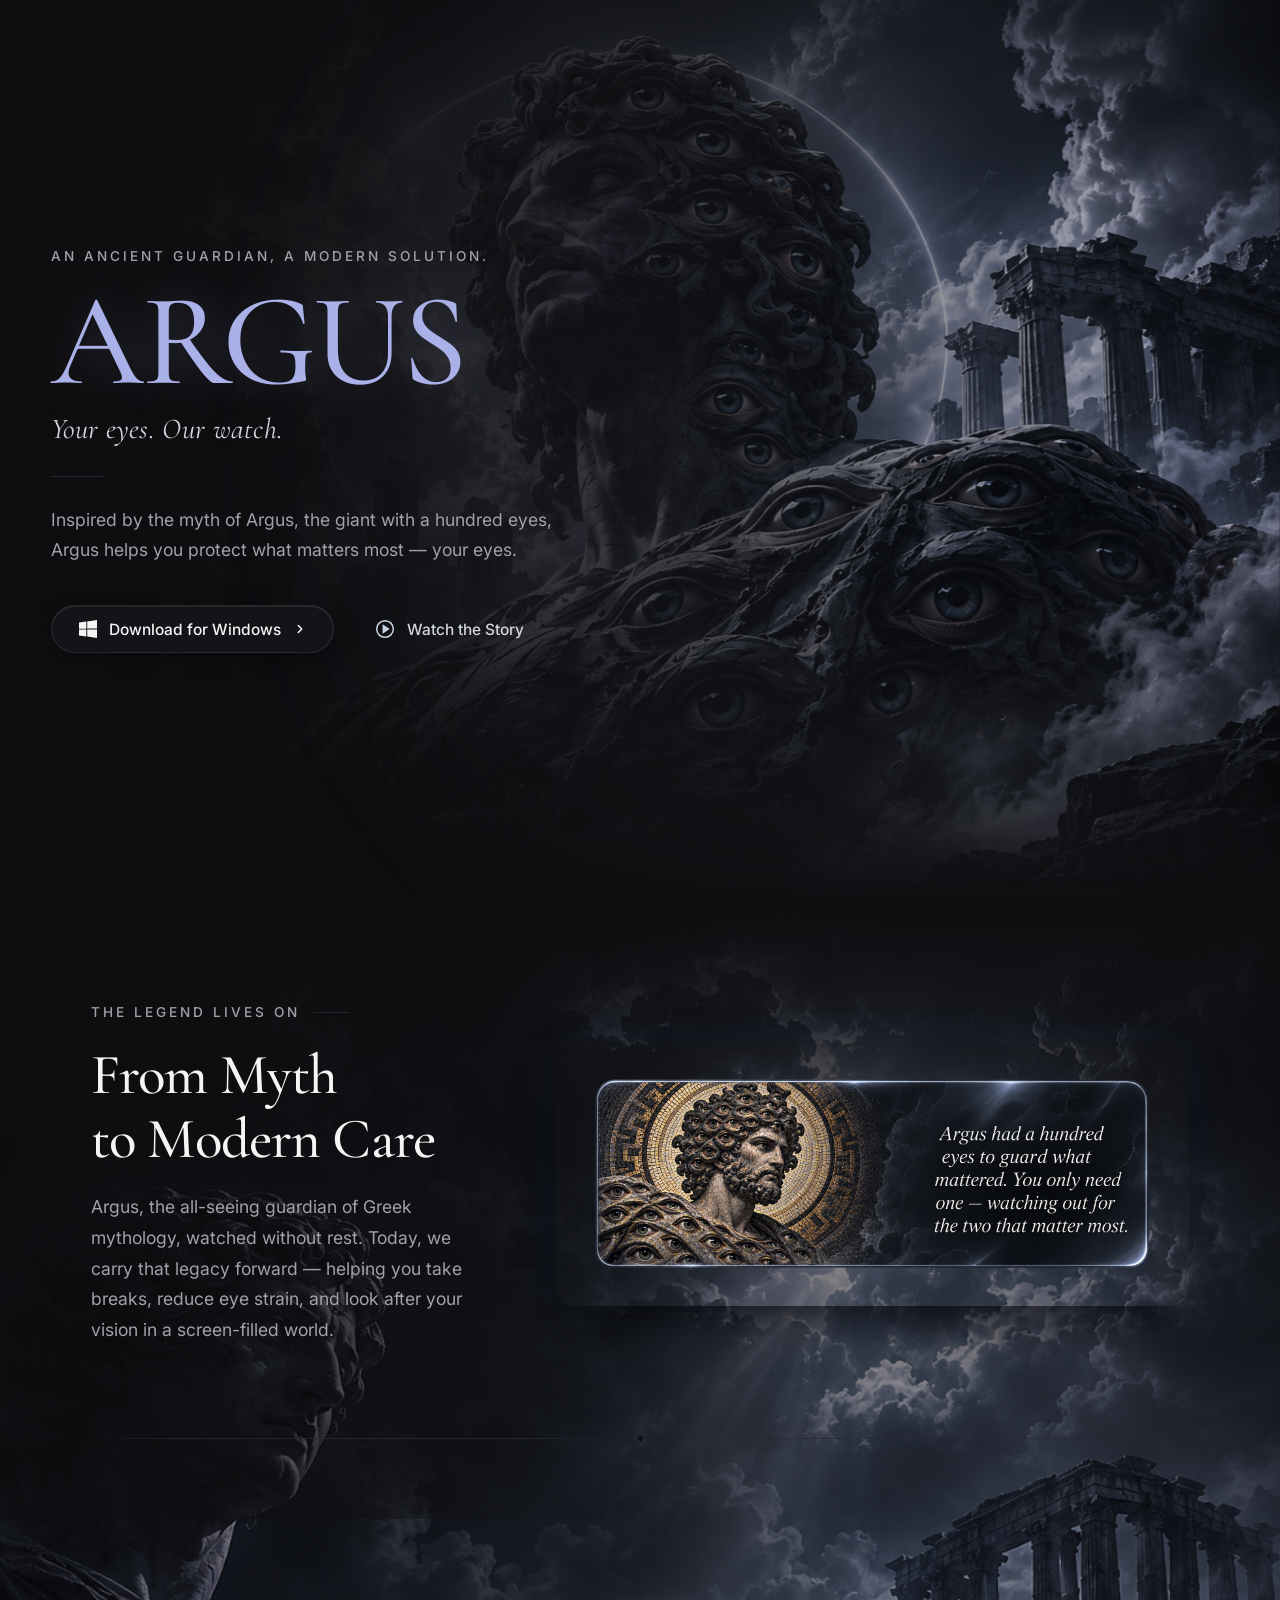
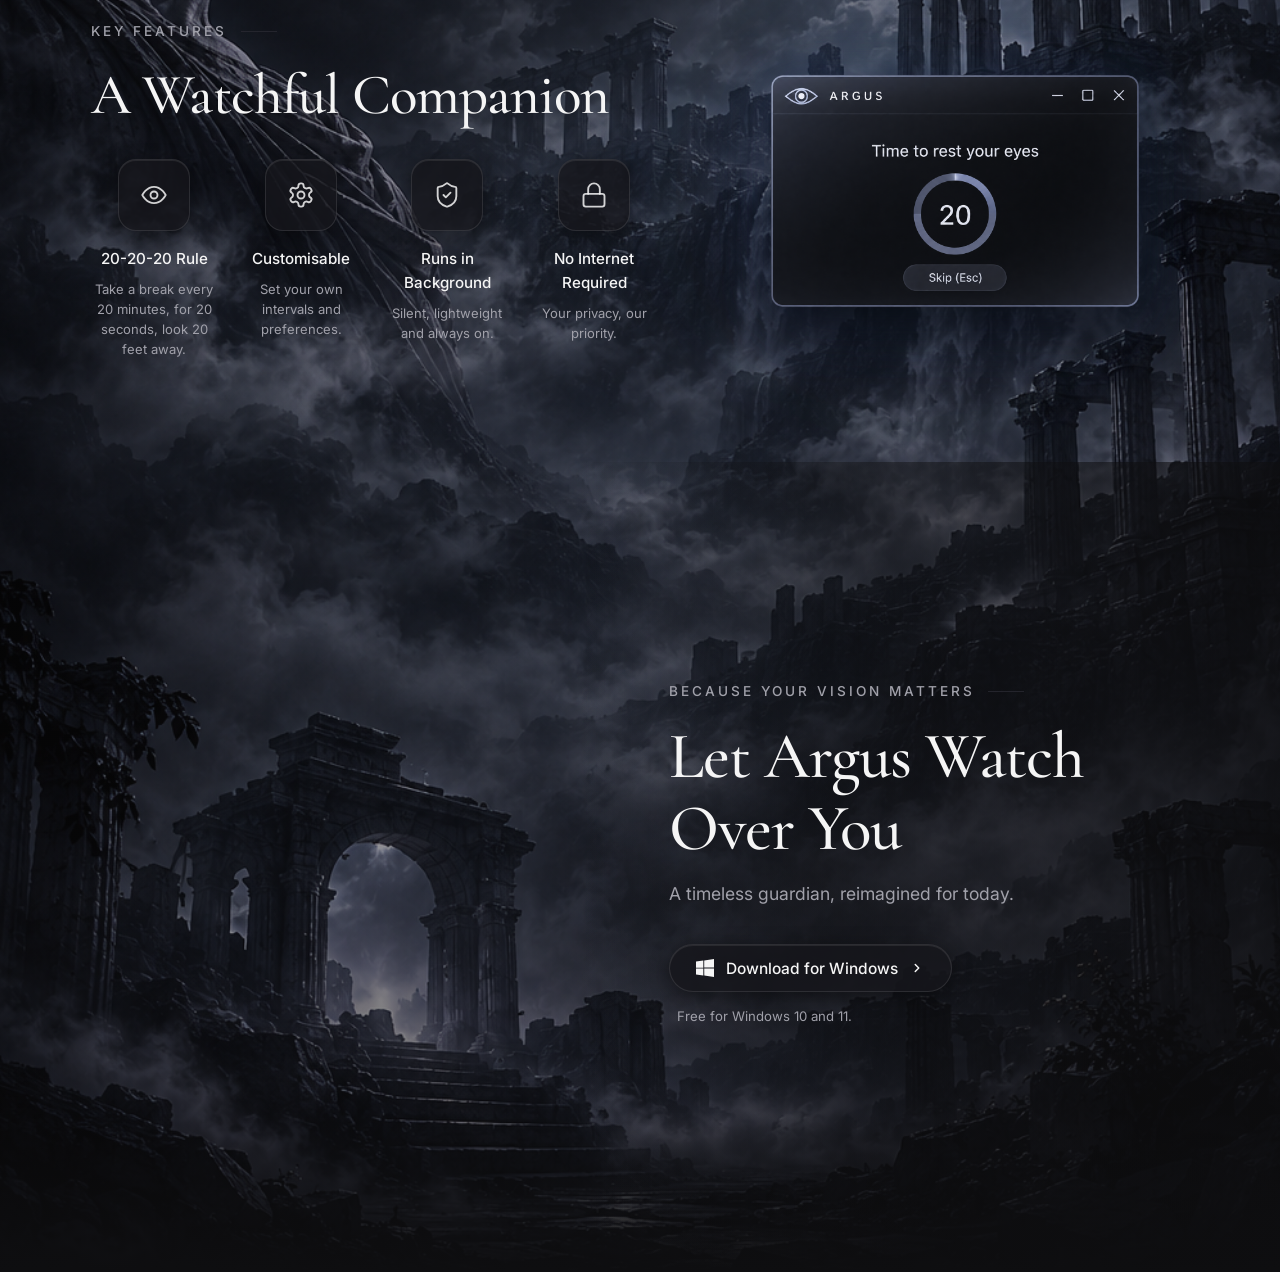
==== commit 37fcfce2: "feat(argus): implement static continuous background for sections 2-4, add CTA section, and fix quote" ====
--- a/argus/index.html
+++ b/argus/index.html
@@ -101,177 +101,231 @@
   </section>
 
   <!-- ========================================================= -->
-  <!-- PLACEHOLDER SECTIONS FOR PAGE FLOW                        -->
+  <!-- SCENE WRAPPER (Shared continuous background for sections 2-4) -->
   <!-- ========================================================= -->
-  <!-- ========================================================= -->
-  <!-- LEGEND SECTION                                            -->
-  <!-- ========================================================= -->
-  <section id="legend" class="legend-section" aria-label="The Legend Section">
-    <div class="legend-container">
-      <!-- Left Column (~40%) -->
-      <div class="legend-text-col">
-        <div class="legend-eyebrow-wrapper reveal reveal-up" style="--reveal-delay: 0ms;">
-          <span class="legend-eyebrow">THE LEGEND LIVES ON</span>
-          <span class="legend-eyebrow-line" aria-hidden="true"></span>
-        </div>
-        <h2 class="legend-title reveal reveal-up" style="--reveal-delay: 140ms;">
-          From Myth<br>to Modern Care
-        </h2>
-        <p class="legend-description reveal reveal-up" style="--reveal-delay: 280ms;">
-          Argus, the all-seeing guardian of Greek mythology, watched without rest. Today, we carry that legacy forward
-          &mdash; helping you take breaks, reduce eye strain, and look after your vision in a screen-filled world.
-        </p>
+    <div class="scene" id="sceneContainer">
+      <!-- Continuous Full-Scene Background with image-4.png -->
+      <div class="scene-bg" aria-hidden="true">
+        <img src="assets/image-4.png" alt="" class="scene-bg-img">
+        <div class="scene-grain" aria-hidden="true"></div>
       </div>
 
-      <!-- Right Column (~60%) -->
-      <div class="legend-card-col reveal reveal-right" style="--reveal-delay: 180ms;">
-        <div class="legend-card">
-          <img src="assets/image-2.png"
-            alt="Mosaic of Argus with the quote: Argus had a hundred eyes to guard what mattered. You only need one, watching out for the two that matter most."
-            class="legend-quote-img" loading="lazy" width="1942" height="809">
+      <!-- ======================================================= -->
+      <!-- SECTION 2: LEGEND                                       -->
+      <!-- ======================================================= -->
+      <section id="legend" class="legend-section" aria-label="The Legend Section">
+        <div class="legend-container">
+          <!-- Left Column (~40%) -->
+          <div class="legend-text-col">
+            <div class="legend-eyebrow-wrapper reveal reveal-up" style="--reveal-delay: 0ms;">
+              <span class="legend-eyebrow">THE LEGEND LIVES ON</span>
+              <span class="legend-eyebrow-line" aria-hidden="true"></span>
+            </div>
+            <h2 class="legend-title reveal reveal-up" style="--reveal-delay: 140ms;">
+              From Myth<br>to Modern Care
+            </h2>
+            <p class="legend-description reveal reveal-up" style="--reveal-delay: 280ms;">
+              Argus, the all-seeing guardian of Greek mythology, watched without rest. Today, we carry that legacy
+              forward
+              &mdash; helping you take breaks, reduce eye strain, and look after your vision in a screen-filled
+              world.
+            </p>
+          </div>
+
+          <!-- Right Column (~60%) -->
+          <div class="legend-card-col reveal reveal-right" style="--reveal-delay: 180ms;">
+            <div class="legend-card">
+              <img src="assets/image-2.png"
+                alt="Mosaic of Argus with the quote: Argus had a hundred eyes to guard what mattered. You only need one, watching out for the two that matter most."
+                class="legend-quote-img" loading="lazy" width="1942" height="809">
+            </div>
+          </div>
+        </div>
+
+        <!-- Section Bottom Divider with Center Diamond -->
+        <div class="section-divider-diamond reveal reveal-up" style="--reveal-delay: 350ms;" aria-hidden="true">
+          <span class="diamond-line"></span>
+          <span class="diamond-shape"></span>
+          <span class="diamond-line"></span>
+        </div>
+      </section>
+
+      <!-- ======================================================= -->
+      <!-- SECTION 3: FEATURES                                     -->
+      <!-- ======================================================= -->
+      <section id="features" class="features-section" aria-label="Key Features">
+        <!-- Atmospheric Ambient Glow behind timer -->
+        <div class="features-ambient-glow" aria-hidden="true"></div>
+
+        <div class="features-container">
+          <!-- Left Column (~55%) -->
+          <div class="features-content-col">
+            <div class="features-eyebrow-wrapper reveal reveal-up" style="--reveal-delay: 0ms;">
+              <span class="features-eyebrow">KEY FEATURES</span>
+              <span class="features-eyebrow-line" aria-hidden="true"></span>
+            </div>
+            <h2 class="features-title reveal reveal-up" style="--reveal-delay: 120ms;">
+              A Watchful Companion
+            </h2>
+
+            <!-- Feature Items Row (4 Items) -->
+            <div class="features-grid">
+              <!-- Item 1: 20-20-20 Rule -->
+              <div class="feature-item reveal reveal-up" style="--reveal-delay: 220ms;">
+                <div class="feature-tile">
+                  <svg class="feature-icon" width="28" height="28" viewBox="0 0 24 24" fill="none" stroke="currentColor"
+                    stroke-width="1.6" stroke-linecap="round" stroke-linejoin="round" aria-hidden="true">
+                    <path d="M2 12s3.5-7 10-7 10 7 10 7-3.5 7-10 7-10-7-10-7Z" />
+                    <circle cx="12" cy="12" r="3" />
+                  </svg>
+                </div>
+                <h3 class="feature-item-title">20-20-20 Rule</h3>
+                <p class="feature-item-desc">Take a break every 20 minutes, for 20 seconds, look 20 feet away.
+                </p>
+              </div>
+
+              <!-- Item 2: Customisable -->
+              <div class="feature-item reveal reveal-up" style="--reveal-delay: 320ms;">
+                <div class="feature-tile">
+                  <svg class="feature-icon" width="28" height="28" viewBox="0 0 24 24" fill="none" stroke="currentColor"
+                    stroke-width="1.6" stroke-linecap="round" stroke-linejoin="round" aria-hidden="true">
+                    <path
+                      d="M12.22 2h-.44a2 2 0 0 0-2 2v.18a2 2 0 0 1-1 1.73l-.43.25a2 2 0 0 1-2 0l-.15-.08a2 2 0 0 0-2.73.73l-.22.38a2 2 0 0 0 .73 2.73l.15.1a2 2 0 0 1 1 1.72v.51a2 2 0 0 1-1 1.74l-.15.09a2 2 0 0 0-.73 2.73l.22.38a2 2 0 0 0 2.73.73l.15-.08a2 2 0 0 1 2 0l.43.25a2 2 0 0 1 1 1.73V20a2 2 0 0 0 2 2h.44a2 2 0 0 0 2-2v-.18a2 2 0 0 1 1-1.73l.43-.25a2 2 0 0 1 2 0l.15.08a2 2 0 0 0 2.73-.73l.22-.39a2 2 0 0 0-.73-2.73l-.15-.08a2 2 0 0 1-1-1.74v-.5a2 2 0 0 1 1-1.74l.15-.09a2 2 0 0 0 .73-2.73l-.22-.38a2 2 0 0 0-2.73-.73l-.15.08a2 2 0 0 1-2 0l-.43-.25a2 2 0 0 1-1-1.73V4a2 2 0 0 0-2-2z" />
+                    <circle cx="12" cy="12" r="3" />
+                  </svg>
+                </div>
+                <h3 class="feature-item-title">Customisable</h3>
+                <p class="feature-item-desc">Set your own intervals and preferences.</p>
+              </div>
+
+              <!-- Item 3: Runs in Background -->
+              <div class="feature-item reveal reveal-up" style="--reveal-delay: 420ms;">
+                <div class="feature-tile">
+                  <svg class="feature-icon" width="28" height="28" viewBox="0 0 24 24" fill="none" stroke="currentColor"
+                    stroke-width="1.6" stroke-linecap="round" stroke-linejoin="round" aria-hidden="true">
+                    <path
+                      d="M20 13c0 5-3.5 7.5-7.66 8.95a1 1 0 0 1-.67-.01C7.5 20.5 4 18 4 13V6a1 1 0 0 1 1-1c2 0 4.5-1.2 6.24-2.72a1.17 1.17 0 0 1 1.52 0C14.51 3.81 17 5 19 5a1 1 0 0 1 1 1z" />
+                    <path d="m9 12 2 2 4-4" />
+                  </svg>
+                </div>
+                <h3 class="feature-item-title">Runs in Background</h3>
+                <p class="feature-item-desc">Silent, lightweight and always on.</p>
+              </div>
+
+              <!-- Item 4: No Internet Required -->
+              <div class="feature-item reveal reveal-up" style="--reveal-delay: 520ms;">
+                <div class="feature-tile">
+                  <svg class="feature-icon" width="28" height="28" viewBox="0 0 24 24" fill="none" stroke="currentColor"
+                    stroke-width="1.6" stroke-linecap="round" stroke-linejoin="round" aria-hidden="true">
+                    <rect width="18" height="11" x="3" y="11" rx="2" ry="2" />
+                    <path d="M7 11V7a5 5 0 0 1 10 0v4" />
+                  </svg>
+                </div>
+                <h3 class="feature-item-title">No Internet Required</h3>
+                <p class="feature-item-desc">Your privacy, our priority.</p>
+              </div>
+            </div>
+          </div>
+
+          <!-- Right Column (~45%): Interactive Tilting Timer -->
+          <div class="features-timer-col reveal reveal-right" style="--reveal-delay: 250ms;">
+            <div class="tilt-wrap" data-tilt>
+              <div class="tilt-card">
+                <img src="assets/image-3.png"
+                  alt="Argus break reminder window showing 'Time to rest your eyes' with a 20 second countdown"
+                  class="timer-img" loading="lazy" width="1536" height="1024">
+                <div class="tilt-glare" aria-hidden="true"></div>
+              </div>
+            </div>
+          </div>
+        </div>
+      </section>
+
+      <!-- ======================================================= -->
+      <!-- SECTION 4: CALL TO ACTION (#cta)                        -->
+      <!-- ======================================================= -->
+      <section id="cta" class="cta-section" aria-label="Call to Action Section">
+        <div class="cta-container">
+          <!-- Content Block (Right-aligned ~45% on desktop, arch visible on left) -->
+          <div class="cta-content">
+            <!-- Small uppercase letter-spaced label -->
+            <div class="cta-eyebrow-wrapper reveal reveal-right" style="--reveal-delay: 0ms;">
+              <span class="cta-eyebrow">BECAUSE YOUR VISION MATTERS</span>
+              <span class="cta-eyebrow-line" aria-hidden="true"></span>
+            </div>
+
+            <!-- Heading -->
+            <h2 class="cta-title reveal reveal-right" style="--reveal-delay: 140ms;">
+              Let Argus Watch Over You
+            </h2>
+
+            <!-- Muted subtext -->
+            <p class="cta-subtext reveal reveal-right" style="--reveal-delay: 280ms;">
+              A timeless guardian, reimagined for today.
+            </p>
+
+            <!-- Primary Download Button & Note -->
+            <div class="cta-action-wrapper reveal reveal-right" style="--reveal-delay: 420ms;">
+              <button type="button" class="btn btn-primary cta-btn-glow" data-download
+                aria-label="Download Argus for Windows">
+                <span class="btn-icon" aria-hidden="true">
+                  <svg width="18" height="18" viewBox="0 0 24 24" fill="currentColor">
+                    <path
+                      d="M0 3.449L9.75 2.1v9.451H0m10.949-9.602L24 0v11.4H10.949M0 12.6h9.75v9.451L0 20.699M10.949 12.6H24V24l-12.949-1.949" />
+                  </svg>
+                </span>
+                <span class="btn-label">Download for Windows</span>
+                <span class="btn-chevron" aria-hidden="true">
+                  <svg width="14" height="14" viewBox="0 0 24 24" fill="none" stroke="currentColor" stroke-width="2.5"
+                    stroke-linecap="round" stroke-linejoin="round">
+                    <path d="m9 18 6-6-6-6" />
+                  </svg>
+                </span>
+              </button>
+              <p class="cta-note">Free for Windows 10 and 11.</p>
+            </div>
+          </div>
+        </div>
+      </section>
+    </div>
+
+    <!-- ========================================================= -->
+    <!-- STORY VIDEO MODAL OVERLAY                                 -->
+    <!-- ========================================================= -->
+    <div id="storyModal" class="modal-overlay" role="dialog" aria-modal="true" aria-labelledby="modalTitle"
+      aria-hidden="true">
+      <div class="modal-backdrop" data-close-modal></div>
+      <div class="modal-container">
+        <header class="modal-header">
+          <h2 id="modalTitle" class="modal-title">The Legend of Argus</h2>
+          <button type="button" class="modal-close-btn" data-close-modal aria-label="Close modal">
+            <svg width="20" height="20" viewBox="0 0 24 24" fill="none" stroke="currentColor" stroke-width="2"
+              stroke-linecap="round" stroke-linejoin="round">
+              <line x1="18" y1="6" x2="6" y2="18"></line>
+              <line x1="6" y1="6" x2="18" y2="18"></line>
+            </svg>
+          </button>
+        </header>
+
+        <!-- 16:9 Video Box (Can be replaced with <video> or <iframe> later) -->
+        <div class="modal-media-wrapper">
+          <div class="video-placeholder" id="videoContainer">
+            <div class="placeholder-content">
+              <div class="placeholder-icon" aria-hidden="true">
+                <svg width="48" height="48" viewBox="0 0 24 24" fill="none" stroke="currentColor" stroke-width="1.5">
+                  <circle cx="12" cy="12" r="10" />
+                  <polygon points="10 8 16 12 10 16 10 8" fill="currentColor" />
+                </svg>
+              </div>
+              <p class="placeholder-text">Story video coming soon</p>
+              <span class="placeholder-subtext">The myth of the all-seeing guardian is being prepared.</span>
+            </div>
+          </div>
         </div>
       </div>
     </div>
 
-    <!-- Section Bottom Divider with Center Diamond -->
-    <div class="section-divider-diamond reveal reveal-up" style="--reveal-delay: 350ms;" aria-hidden="true">
-      <span class="diamond-line"></span>
-      <span class="diamond-shape"></span>
-      <span class="diamond-line"></span>
-    </div>
-  </section>
-
-  <!-- ========================================================= -->
-  <!-- FEATURES SECTION                                          -->
-  <!-- ========================================================= -->
-  <section id="features" class="features-section" aria-label="Key Features">
-    <!-- Atmospheric Ambient Glow behind timer -->
-    <div class="features-ambient-glow" aria-hidden="true"></div>
-
-    <div class="features-container">
-      <!-- Left Column (~55%) -->
-      <div class="features-content-col">
-        <div class="features-eyebrow-wrapper reveal reveal-up" style="--reveal-delay: 0ms;">
-          <span class="features-eyebrow">KEY FEATURES</span>
-          <span class="features-eyebrow-line" aria-hidden="true"></span>
-        </div>
-        <h2 class="features-title reveal reveal-up" style="--reveal-delay: 120ms;">
-          A Watchful Companion
-        </h2>
-
-        <!-- Feature Items Row (4 Items) -->
-        <div class="features-grid">
-          <!-- Item 1: 20-20-20 Rule -->
-          <div class="feature-item reveal reveal-up" style="--reveal-delay: 220ms;">
-            <div class="feature-tile">
-              <svg class="feature-icon" width="28" height="28" viewBox="0 0 24 24" fill="none" stroke="currentColor"
-                stroke-width="1.6" stroke-linecap="round" stroke-linejoin="round" aria-hidden="true">
-                <path d="M2 12s3.5-7 10-7 10 7 10 7-3.5 7-10 7-10-7-10-7Z" />
-                <circle cx="12" cy="12" r="3" />
-              </svg>
-            </div>
-            <h3 class="feature-item-title">20-20-20 Rule</h3>
-            <p class="feature-item-desc">Take a break every 20 minutes, for 20 seconds, look 20 feet away.</p>
-          </div>
-
-          <!-- Item 2: Customisable -->
-          <div class="feature-item reveal reveal-up" style="--reveal-delay: 320ms;">
-            <div class="feature-tile">
-              <svg class="feature-icon" width="28" height="28" viewBox="0 0 24 24" fill="none" stroke="currentColor"
-                stroke-width="1.6" stroke-linecap="round" stroke-linejoin="round" aria-hidden="true">
-                <path
-                  d="M12.22 2h-.44a2 2 0 0 0-2 2v.18a2 2 0 0 1-1 1.73l-.43.25a2 2 0 0 1-2 0l-.15-.08a2 2 0 0 0-2.73.73l-.22.38a2 2 0 0 0 .73 2.73l.15.1a2 2 0 0 1 1 1.72v.51a2 2 0 0 1-1 1.74l-.15.09a2 2 0 0 0-.73 2.73l.22.38a2 2 0 0 0 2.73.73l.15-.08a2 2 0 0 1 2 0l.43.25a2 2 0 0 1 1 1.73V20a2 2 0 0 0 2 2h.44a2 2 0 0 0 2-2v-.18a2 2 0 0 1 1-1.73l.43-.25a2 2 0 0 1 2 0l.15.08a2 2 0 0 0 2.73-.73l.22-.39a2 2 0 0 0-.73-2.73l-.15-.08a2 2 0 0 1-1-1.74v-.5a2 2 0 0 1 1-1.74l.15-.09a2 2 0 0 0 .73-2.73l-.22-.38a2 2 0 0 0-2.73-.73l-.15.08a2 2 0 0 1-2 0l-.43-.25a2 2 0 0 1-1-1.73V4a2 2 0 0 0-2-2z" />
-                <circle cx="12" cy="12" r="3" />
-              </svg>
-            </div>
-            <h3 class="feature-item-title">Customisable</h3>
-            <p class="feature-item-desc">Set your own intervals and preferences.</p>
-          </div>
-
-          <!-- Item 3: Runs in Background -->
-          <div class="feature-item reveal reveal-up" style="--reveal-delay: 420ms;">
-            <div class="feature-tile">
-              <svg class="feature-icon" width="28" height="28" viewBox="0 0 24 24" fill="none" stroke="currentColor"
-                stroke-width="1.6" stroke-linecap="round" stroke-linejoin="round" aria-hidden="true">
-                <path
-                  d="M20 13c0 5-3.5 7.5-7.66 8.95a1 1 0 0 1-.67-.01C7.5 20.5 4 18 4 13V6a1 1 0 0 1 1-1c2 0 4.5-1.2 6.24-2.72a1.17 1.17 0 0 1 1.52 0C14.51 3.81 17 5 19 5a1 1 0 0 1 1 1z" />
-                <path d="m9 12 2 2 4-4" />
-              </svg>
-            </div>
-            <h3 class="feature-item-title">Runs in Background</h3>
-            <p class="feature-item-desc">Silent, lightweight and always on.</p>
-          </div>
-
-          <!-- Item 4: No Internet Required -->
-          <div class="feature-item reveal reveal-up" style="--reveal-delay: 520ms;">
-            <div class="feature-tile">
-              <svg class="feature-icon" width="28" height="28" viewBox="0 0 24 24" fill="none" stroke="currentColor"
-                stroke-width="1.6" stroke-linecap="round" stroke-linejoin="round" aria-hidden="true">
-                <rect width="18" height="11" x="3" y="11" rx="2" ry="2" />
-                <path d="M7 11V7a5 5 0 0 1 10 0v4" />
-              </svg>
-            </div>
-            <h3 class="feature-item-title">No Internet Required</h3>
-            <p class="feature-item-desc">Your privacy, our priority.</p>
-          </div>
-        </div>
-      </div>
-
-      <!-- Right Column (~45%): Interactive Tilting Timer -->
-      <div class="features-timer-col reveal reveal-right" style="--reveal-delay: 250ms;">
-        <div class="tilt-wrap" data-tilt>
-          <div class="tilt-card">
-            <img src="assets/image-3.png"
-              alt="Argus break reminder window showing 'Time to rest your eyes' with a 20 second countdown"
-              class="timer-img" loading="lazy" width="1536" height="1024">
-            <div class="tilt-glare" aria-hidden="true"></div>
-          </div>
-        </div>
-      </div>
-    </div>
-  </section>
-
-  <section id="cta" class="placeholder-section" aria-label="Call to Action Section">
-    <!-- Final CTA content will be built in the next phase -->
-  </section>
-
-  <!-- ========================================================= -->
-  <!-- STORY VIDEO MODAL OVERLAY                                 -->
-  <!-- ========================================================= -->
-  <div id="storyModal" class="modal-overlay" role="dialog" aria-modal="true" aria-labelledby="modalTitle"
-    aria-hidden="true">
-    <div class="modal-backdrop" data-close-modal></div>
-    <div class="modal-container">
-      <header class="modal-header">
-        <h2 id="modalTitle" class="modal-title">The Legend of Argus</h2>
-        <button type="button" class="modal-close-btn" data-close-modal aria-label="Close modal">
-          <svg width="20" height="20" viewBox="0 0 24 24" fill="none" stroke="currentColor" stroke-width="2"
-            stroke-linecap="round" stroke-linejoin="round">
-            <line x1="18" y1="6" x2="6" y2="18"></line>
-            <line x1="6" y1="6" x2="18" y2="18"></line>
-          </svg>
-        </button>
-      </header>
-
-      <!-- 16:9 Video Box (Can be replaced with <video> or <iframe> later) -->
-      <div class="modal-media-wrapper">
-        <div class="video-placeholder" id="videoContainer">
-          <div class="placeholder-content">
-            <div class="placeholder-icon" aria-hidden="true">
-              <svg width="48" height="48" viewBox="0 0 24 24" fill="none" stroke="currentColor" stroke-width="1.5">
-                <circle cx="12" cy="12" r="10" />
-                <polygon points="10 8 16 12 10 16 10 8" fill="currentColor" />
-              </svg>
-            </div>
-            <p class="placeholder-text">Story video coming soon</p>
-            <span class="placeholder-subtext">The myth of the all-seeing guardian is being prepared.</span>
-          </div>
-        </div>
-      </div>
-    </div>
-  </div>
-
-  <script src="js/main.js"></script>
+    <script src="js/main.js"></script>
 </body>
 
 </html>
--- a/argus/css/style.css
+++ b/argus/css/style.css
@@ -34,7 +34,9 @@
 /* ==========================================================================
    BASE & RESET
    ========================================================================== */
-*, *::before, *::after {
+*,
+*::before,
+*::after {
   box-sizing: border-box;
   margin: 0;
   padding: 0;
@@ -58,7 +60,8 @@
   overflow-x: hidden;
 }
 
-img, svg {
+img,
+svg {
   display: block;
   max-width: 100%;
 }
@@ -106,36 +109,30 @@
 .hero-gradient-overlay {
   position: absolute;
   inset: 0;
-  background: 
+  background:
     /* Horizontal fade from dark left to translucent right */
-    linear-gradient(
-      90deg, 
-      var(--bg) 0%, 
-      rgba(14, 14, 16, 0.96) 28%, 
-      rgba(14, 14, 16, 0.78) 52%, 
-      rgba(14, 14, 16, 0.3) 80%, 
-      rgba(14, 14, 16, 0.05) 100%
-    ),
+    linear-gradient(90deg,
+      var(--bg) 0%,
+      rgba(14, 14, 16, 0.96) 28%,
+      rgba(14, 14, 16, 0.78) 52%,
+      rgba(14, 14, 16, 0.3) 80%,
+      rgba(14, 14, 16, 0.05) 100%),
     /* Vertical fade to blend with bottom section */
-    linear-gradient(
-      180deg, 
-      rgba(14, 14, 16, 0.25) 0%, 
-      transparent 30%, 
-      transparent 70%, 
-      var(--bg) 100%
-    );
+    linear-gradient(180deg,
+      rgba(14, 14, 16, 0.25) 0%,
+      transparent 30%,
+      transparent 70%,
+      var(--bg) 100%);
 }
 
 /* Ambient Floating Fog & Vignette Effect */
 .hero-fog-overlay {
   position: absolute;
   inset: 0;
-  background: radial-gradient(
-    circle at 75% 45%, 
-    rgba(91, 140, 255, 0.04) 0%, 
-    rgba(169, 177, 232, 0.03) 40%, 
-    transparent 70%
-  );
+  background: radial-gradient(circle at 75% 45%,
+      rgba(91, 140, 255, 0.04) 0%,
+      rgba(169, 177, 232, 0.03) 40%,
+      transparent 70%);
   filter: blur(40px);
   animation: ambientFloat 18s ease-in-out infinite alternate;
 }
@@ -229,7 +226,8 @@
   font-family: var(--font-sans);
   font-size: var(--fs-btn);
   font-weight: 500;
-  border-radius: 9999px; /* Pill shape */
+  border-radius: 9999px;
+  /* Pill shape */
   text-decoration: none;
   white-space: nowrap;
   transition: all var(--transition-smooth);
@@ -254,8 +252,8 @@
 
 .btn-primary:hover {
   border-color: rgba(91, 140, 255, 0.6);
-  box-shadow: 
-    0 0 25px var(--accent-glow), 
+  box-shadow:
+    0 0 25px var(--accent-glow),
     0 6px 24px rgba(0, 0, 0, 0.5),
     inset 0 1px 0 rgba(255, 255, 255, 0.15);
   transform: translateY(-2px);
@@ -333,6 +331,7 @@
     opacity: 0;
     transform: translateY(24px);
   }
+
   100% {
     opacity: 1;
     transform: translateY(0);
@@ -344,6 +343,7 @@
     opacity: 0;
     transform: scale(1.06);
   }
+
   100% {
     opacity: 1;
     transform: scale(1);
@@ -355,10 +355,12 @@
     transform: translate(0, 0) scale(1);
     opacity: 0.6;
   }
+
   50% {
     transform: translate(-2%, 2%) scale(1.05);
     opacity: 0.9;
   }
+
   100% {
     transform: translate(1%, -1%) scale(0.98);
     opacity: 0.5;
@@ -401,23 +403,83 @@
 }
 
 /* ==========================================================================
+   SCENE WRAPPER & CONTINUOUS BACKGROUND (Sections 2-4)
+   ========================================================================== */
+.scene {
+  position: relative;
+  isolation: isolate;
+  overflow: hidden;
+}
+
+/* Static full-scene background image layer spanning #legend, #features, #cta */
+.scene-bg {
+  position: absolute;
+  inset: 0;
+  z-index: 0;
+  pointer-events: none;
+}
+
+.scene-bg img,
+.scene-bg-img {
+  width: 100%;
+  height: 100%;
+  object-fit: cover;
+  object-position: 40% 50%;
+  display: block;
+}
+
+/* Atmospheric Legibility Overlay with top & bottom seamless fades */
+.scene-bg::after {
+  content: "";
+  position: absolute;
+  inset: 0;
+  background: linear-gradient(to bottom,
+      var(--bg) 0%,
+      rgba(14, 14, 16, 0.55) 15%,
+      rgba(14, 14, 16, 0.30) 40%,
+      rgba(14, 14, 16, 0.35) 70%,
+      rgba(14, 14, 16, 0.55) 92%,
+      var(--bg) 100%);
+  pointer-events: none;
+}
+
+/* Subtle Film-Grain Texture to eliminate scaling artifacts */
+.scene-grain {
+  position: absolute;
+  inset: 0;
+  pointer-events: none;
+  opacity: 0.04;
+  mix-blend-mode: overlay;
+  background-image: url("data:image/svg+xml,%3Csvg viewBox='0 0 200 200' xmlns='http://www.w3.org/2000/svg'%3E%3Cfilter id='noiseFilter'%3E%3CfeTurbulence type='fractalNoise' baseFrequency='0.8' numOctaves='3' stitchTiles='stitch'/%3E%3C/filter%3E%3Crect width='100%25' height='100%25' filter='url(%23noiseFilter)'/%3E%3C/svg%3E");
+}
+
+/* ==========================================================================
    LEGEND SECTION
    ========================================================================== */
 .legend-section {
   position: relative;
-  background-color: var(--bg);
-  /* Soft ambient radial glow to simulate atmospheric cloud/fog */
-  background-image: radial-gradient(
-    circle at 70% 48%, 
-    rgba(91, 140, 255, 0.038) 0%, 
-    rgba(169, 177, 232, 0.018) 32%, 
-    transparent 65%
-  );
-  padding: clamp(5rem, 8vw, 8rem) 0 clamp(4rem, 6vw, 6rem);
+  z-index: 1;
+  background: transparent;
+  padding: clamp(5.5rem, 8vw, 8.5rem) 0 clamp(4rem, 6vw, 6rem);
   overflow: hidden;
 }
 
+/* Text protection gradient on left side where legend copy sits */
+.legend-section::before {
+  content: "";
+  position: absolute;
+  inset: 0;
+  z-index: 0;
+  pointer-events: none;
+  background: linear-gradient(90deg,
+      rgba(14, 14, 16, 0.65) 0%,
+      rgba(14, 14, 16, 0.45) 30%,
+      transparent 55%);
+}
+
 .legend-container {
+  position: relative;
+  z-index: 1;
   width: 100%;
   max-width: 1200px;
   margin: 0 auto;
@@ -485,609 +547,795 @@
 .legend-card {
   position: relative;
   width: 100%;
-  border-radius: 20px;
-  overflow: hidden;
-  border: 1px solid rgba(255, 255, 255, 0.08);
-  box-shadow: 
-    0 24px 50px -12px rgba(0, 0, 0, 0.75),
-    0 0 45px rgba(91, 140, 255, 0.06);
-  transition: 
-    transform 0.45s cubic-bezier(0.16, 1, 0.3, 1),
-    box-shadow 0.45s cubic-bezier(0.16, 1, 0.3, 1),
-    border-color 0.45s ease;
-}
-
-.legend-card:hover {
-  transform: translateY(-4px);
-  border-color: rgba(255, 255, 255, 0.14);
-  box-shadow: 
-    0 30px 60px -10px rgba(0, 0, 0, 0.85),
-    0 0 55px rgba(91, 140, 255, 0.14);
+  background: none;
+  border: none;
+  padding: 0;
+  box-shadow: none;
+  border-radius: 0;
+  backdrop-filter: none;
+  -webkit-backdrop-filter: none;
 }
 
 .legend-quote-img {
   width: 100%;
   height: auto;
   display: block;
-  border-radius: inherit;
-}
-
-/* Section Bottom Divider with Centered Diamond */
-.section-divider-diamond {
-  display: flex;
-  align-items: center;
-  justify-content: center;
-  width: 100%;
-  max-width: 1200px;
-  margin: clamp(4rem, 7vw, 6.5rem) auto 0;
-  padding: 0 var(--container-padding);
-  gap: 1.25rem;
-}
-
-.diamond-line {
-  flex: 1;
-  height: 1px;
-  background: linear-gradient(
-    90deg, 
-    transparent, 
-    rgba(42, 42, 51, 0.8) 15%, 
-    rgba(42, 42, 51, 0.8) 85%, 
-    transparent
-  );
-}
-
-.diamond-shape {
-  width: 7px;
-  height: 7px;
-  background-color: var(--bg);
-  border: 1px solid var(--border);
-  transform: rotate(45deg);
-  flex-shrink: 0;
-  box-shadow: 0 0 10px rgba(91, 140, 255, 0.25);
-}
-
-/* ==========================================================================
+  border-radius: 20px;
+  box-shadow:
+  0 24px 50px -12px rgba(0, 0, 0, 0.85),
+  0 0 45px rgba(91, 140, 255, 0.08);
+  transition:
+    transform 0.45s cubic-bezier(0.16, 1, 0.3, 1),
+  box-shadow 0.45s cubic-bezier(0.16, 1, 0.3, 1);
+}
+
+
+  .legend-card:hover .legend-quote-img,
+  .legend-quote-img:hover {
+    transform: translateY(-4px);
+    box-shadow:
+      0 30px 60px -10px rgba(0, 0, 0, 0.85),
+    0 0 55px rgba(91, 140, 255, 0.16);
+  }
+
+  /* Section Bottom Divider with Centered Diamond */
+  .section-divider-diamond {
+    display: flex;
+    align-items: center;
+    justify-content: center;
+    width: 100%;
+    max-width: 1200px;
+    margin: clamp(4rem, 7vw, 6.5rem) auto 0;
+    padding: 0 var(--container-padding);
+    gap: 1.25rem;
+  }
+
+  .diamond-line {
+    flex: 1;
+    height: 1px;
+    background: linear-gradient(90deg,
+        transparent,
+        rgba(42, 42, 51, 0.8) 15%,
+        rgba(42, 42, 51, 0.8) 85%,
+        transparent);
+  }
+
+  .diamond-shape {
+    width: 7px;
+    height: 7px;
+    background-color: var(--bg);
+    border: 1px solid var(--border);
+    transform: rotate(45deg);
+    flex-shrink: 0;
+    box-shadow: 0 0 10px rgba(91, 140, 255, 0.25);
+  }
+
+  /* ==========================================================================
    FEATURES SECTION & TILT TIMER
    ========================================================================== */
-.features-section {
-  position: relative;
-  background-color: var(--bg);
-  padding: clamp(5rem, 8vw, 8rem) 0;
-  overflow: hidden;
-}
-
-/* Ambient Blue Glow positioned behind the timer */
-.features-ambient-glow {
-  position: absolute;
-  right: 6%;
-  top: 50%;
-  transform: translateY(-50%);
-  width: 580px;
-  height: 580px;
-  background: radial-gradient(
-    circle, 
-    rgba(91, 140, 255, 0.08) 0%, 
-    rgba(91, 140, 255, 0.025) 45%, 
-    transparent 70%
-  );
-  filter: blur(50px);
-  pointer-events: none;
-  z-index: 1;
-}
-
-.features-container {
-  position: relative;
-  z-index: 2;
-  width: 100%;
-  max-width: 1200px;
-  margin: 0 auto;
-  padding: 0 var(--container-padding);
-  display: grid;
-  grid-template-columns: 1.15fr 0.95fr;
-  align-items: center;
-  gap: clamp(2.5rem, 5vw, 4.5rem);
-}
-
-/* Left Column */
-.features-content-col {
-  display: flex;
-  flex-direction: column;
-}
-
-.features-eyebrow-wrapper {
-  display: flex;
-  align-items: center;
-  gap: 0.85rem;
-  margin-bottom: 1.15rem;
-}
-
-.features-eyebrow {
-  font-family: var(--font-sans);
-  font-size: var(--fs-eyebrow);
-  font-weight: 500;
-  letter-spacing: 0.22em;
-  text-transform: uppercase;
-  color: var(--text-muted);
-}
-
-.features-eyebrow-line {
-  display: inline-block;
-  width: 36px;
-  height: 1px;
-  background-color: var(--border);
-  opacity: 0.8;
-}
-
-.features-title {
-  font-family: var(--font-serif);
-  font-size: clamp(2.35rem, 1.8rem + 2.2vw, 3.8rem);
-  font-weight: 500;
-  line-height: 1.15;
-  letter-spacing: -0.015em;
-  color: var(--text);
-  margin-bottom: 2rem;
-}
-
-/* Feature Items Grid (Row of 4 on Desktop) */
-.features-grid {
-  display: grid;
-  grid-template-columns: repeat(4, 1fr);
-  gap: 1.25rem;
-}
-
-.feature-item {
-  display: flex;
-  flex-direction: column;
-  align-items: center;
-  text-align: center;
-}
-
-.feature-tile {
-  width: 72px;
-  height: 72px;
-  border-radius: 18px;
-  background: var(--surface-translucent);
-  backdrop-filter: blur(12px);
-  -webkit-backdrop-filter: blur(12px);
-  border: 1px solid var(--border-light);
-  box-shadow: 
-    0 6px 20px rgba(0, 0, 0, 0.4), 
-    inset 0 1px 0 rgba(255, 255, 255, 0.08);
-  display: flex;
-  align-items: center;
-  justify-content: center;
-  margin-bottom: 1rem;
-  transition: 
-    transform var(--transition-smooth), 
-    border-color var(--transition-smooth), 
-    box-shadow var(--transition-smooth);
-}
-
-.feature-icon {
-  color: rgba(245, 245, 245, 0.85);
-  transition: color var(--transition-smooth);
-}
-
-.feature-item:hover .feature-tile {
-  transform: translateY(-4px);
-  border-color: rgba(91, 140, 255, 0.55);
-  box-shadow: 
-    0 0 22px rgba(91, 140, 255, 0.3), 
-    0 10px 24px rgba(0, 0, 0, 0.5),
-    inset 0 1px 0 rgba(255, 255, 255, 0.15);
-}
-
-.feature-item:hover .feature-icon {
-  color: #FFFFFF;
-}
-
-.feature-item-title {
-  font-family: var(--font-sans);
-  font-size: 0.95rem;
-  font-weight: 500;
-  color: var(--text);
-  margin-bottom: 0.45rem;
-}
-
-.feature-item-desc {
-  font-family: var(--font-sans);
-  font-size: 0.815rem;
-  color: var(--text-muted);
-  line-height: 1.55;
-  max-width: 170px;
-}
-
-/* Right Column: Tilting Timer Wrapper */
-.features-timer-col {
-  display: flex;
-  justify-content: center;
-  align-items: center;
-  width: 100%;
-}
-
-.tilt-wrap {
-  perspective: 1000px;
-  width: 100%;
-  max-width: 520px;
-  animation: floatSlow 6s ease-in-out infinite;
-}
-
-.tilt-wrap:hover {
-  animation-play-state: paused;
-}
-
-.tilt-card {
-  position: relative;
-  width: 100%;
-  border-radius: 18px;
-  transform-style: preserve-3d;
-  will-change: transform, filter;
-  /* Base drop-shadow and ambient glow that shifts dynamically with tilt */
-  filter: 
-    drop-shadow(0 20px 32px rgba(0, 0, 0, 0.75)) 
-    drop-shadow(0 0 22px rgba(91, 140, 255, 0.16));
-}
-
-.timer-img {
-  width: 100%;
-  height: auto;
-  display: block;
-  border-radius: inherit;
-  pointer-events: none;
-}
-
-/* Dynamic Glare Overlay clipped to image shape */
-.tilt-glare {
-  position: absolute;
-  inset: 0;
-  pointer-events: none;
-  opacity: 0;
-  mix-blend-mode: overlay;
-  mask-image: url('../assets/image-3.png');
-  mask-size: contain;
-  mask-position: center;
-  mask-repeat: no-repeat;
-  -webkit-mask-image: url('../assets/image-3.png');
-  -webkit-mask-size: contain;
-  -webkit-mask-position: center;
-  -webkit-mask-repeat: no-repeat;
-  border-radius: inherit;
-  transition: opacity 0.25s ease;
-}
-
-@keyframes floatSlow {
-  0%, 100% {
-    transform: translateY(0);
-  }
-  50% {
-    transform: translateY(-10px);
-  }
-}
-
-/* =========================================================
+  .features-section {
+    position: relative;
+    z-index: 1;
+    background: transparent;
+    padding: clamp(5rem, 8vw, 8rem) 0;
+    overflow: hidden;
+  }
+
+  /* Ambient Blue Glow positioned behind the timer (subtle halo over shared background) */
+  .features-ambient-glow {
+    position: absolute;
+    right: 6%;
+    top: 50%;
+    transform: translateY(-50%);
+    width: 580px;
+    height: 580px;
+    background: radial-gradient(circle,
+        rgba(91, 140, 255, 0.012) 45%,
+        transparent 70%);
+    filter: blur(50px);
+    pointer-events: none;
+    z-index: 1;
+  }
+
+  .features-container {
+    position: relative;
+    z-index: 2;
+    width: 100%;
+    max-width: 1200px;
+    margin: 0 auto;
+    padding: 0 var(--container-padding);
+    display: grid;
+    grid-template-columns: 1.15fr 0.95fr;
+    align-items: center;
+    gap: clamp(2.5rem, 5vw, 4.5rem);
+  }
+
+  /* Left Column */
+  .features-content-col {
+    display: flex;
+    flex-direction: column;
+  }
+
+  .features-eyebrow-wrapper {
+    display: flex;
+    align-items: center;
+    gap: 0.85rem;
+    margin-bottom: 1.15rem;
+  }
+
+  .features-eyebrow {
+    font-family: var(--font-sans);
+    font-size: var(--fs-eyebrow);
+    font-weight: 500;
+    letter-spacing: 0.22em;
+    text-transform: uppercase;
+    color: var(--text-muted);
+  }
+
+  .features-eyebrow-line {
+    display: inline-block;
+    width: 36px;
+    height: 1px;
+    background-color: var(--border);
+    opacity: 0.8;
+  }
+
+  .features-title {
+    font-family: var(--font-serif);
+    font-size: clamp(2.35rem, 1.8rem + 2.2vw, 3.8rem);
+    font-weight: 500;
+    line-height: 1.15;
+    letter-spacing: -0.015em;
+    color: var(--text);
+    margin-bottom: 2rem;
+  }
+
+  /* Feature Items Grid (Row of 4 on Desktop) */
+  .features-grid {
+    display: grid;
+    grid-template-columns: repeat(4, 1fr);
+    gap: 1.25rem;
+  }
+
+  .feature-item {
+    display: flex;
+    flex-direction: column;
+    align-items: center;
+    text-align: center;
+  }
+
+  .feature-tile {
+    width: 72px;
+    height: 72px;
+    border-radius: 18px;
+    background: var(--surface-translucent);
+    backdrop-filter: blur(12px);
+    -webkit-backdrop-filter: blur(12px);
+    border: 1px solid var(--border-light);
+    box-shadow:
+      0 6px 20px rgba(0, 0, 0, 0.4),
+      inset 0 1px 0 rgba(255, 255, 255, 0.08);
+    display: flex;
+    align-items: center;
+    justify-content: center;
+    margin-bottom: 1rem;
+    transition:
+      transform var(--transition-smooth),
+      border-color var(--transition-smooth),
+      box-shadow var(--transition-smooth);
+  }
+
+  .feature-icon {
+    color: rgba(245, 245, 245, 0.85);
+    transition: color var(--transition-smooth);
+  }
+
+  .feature-item:hover .feature-tile {
+    transform: translateY(-4px);
+    border-color: rgba(91, 140, 255, 0.55);
+    box-shadow:
+      0 0 22px rgba(91, 140, 255, 0.3),
+      0 10px 24px rgba(0, 0, 0, 0.5),
+      inset 0 1px 0 rgba(255, 255, 255, 0.15);
+  }
+
+  .feature-item:hover .feature-icon {
+    color: #FFFFFF;
+  }
+
+  .feature-item-title {
+    font-family: var(--font-sans);
+    font-size: 0.95rem;
+    font-weight: 500;
+    color: var(--text);
+    margin-bottom: 0.45rem;
+  }
+
+  .feature-item-desc {
+    font-family: var(--font-sans);
+    font-size: 0.815rem;
+    color: var(--text-muted);
+    line-height: 1.55;
+    max-width: 170px;
+  }
+
+  /* Right Column: Tilting Timer Wrapper */
+  .features-timer-col {
+    display: flex;
+    justify-content: center;
+    align-items: center;
+    width: 100%;
+  }
+
+  .tilt-wrap {
+    perspective: 1000px;
+    width: 100%;
+    max-width: 520px;
+    animation: floatSlow 6s ease-in-out infinite;
+  }
+
+  .tilt-wrap:hover {
+    animation-play-state: paused;
+  }
+
+  .tilt-card {
+    position: relative;
+    width: 100%;
+    border-radius: 18px;
+    transform-style: preserve-3d;
+    will-change: transform, filter;
+    /* Base drop-shadow and ambient glow that shifts dynamically with tilt */
+    filter:
+      drop-shadow(0 20px 32px rgba(0, 0, 0, 0.75)) drop-shadow(0 0 22px rgba(91, 140, 255, 0.16));
+  }
+
+  .timer-img {
+    width: 100%;
+    height: auto;
+    display: block;
+    border-radius: inherit;
+    pointer-events: none;
+  }
+
+  /* Dynamic Glare Overlay clipped to image shape */
+  .tilt-glare {
+    position: absolute;
+    inset: 0;
+    pointer-events: none;
+    opacity: 0;
+    mix-blend-mode: overlay;
+    mask-image: url('../assets/image-3.png');
+    mask-size: contain;
+    mask-position: center;
+    mask-repeat: no-repeat;
+    -webkit-mask-image: url('../assets/image-3.png');
+    -webkit-mask-size: contain;
+    -webkit-mask-position: center;
+    -webkit-mask-repeat: no-repeat;
+    border-radius: inherit;
+    transition: opacity 0.25s ease;
+  }
+
+  @keyframes floatSlow {
+
+    0%,
+    100% {
+      transform: translateY(0);
+    }
+
+    50% {
+      transform: translateY(-10px);
+    }
+  }
+
+  /* ==========================================================================
+   CALL TO ACTION SECTION (#cta)
+   ========================================================================== */
+  .cta-section {
+    position: relative;
+    z-index: 1;
+    background: transparent;
+    min-height: 90vh;
+    display: flex;
+    align-items: center;
+    padding: clamp(5rem, 8vw, 8rem) 0 clamp(6rem, 10vw, 9rem);
+    overflow: hidden;
+  }
+
+  /* Text protection gradient on right side where CTA copy sits */
+  .cta-section::before {
+    content: "";
+    position: absolute;
+    inset: 0;
+    z-index: 0;
+    pointer-events: none;
+    background: linear-gradient(270deg,
+        rgba(14, 14, 16, 0.65) 0%,
+        rgba(14, 14, 16, 0.45) 30%,
+        transparent 55%);
+  }
+
+  .cta-container {
+    position: relative;
+    z-index: 1;
+    width: 100%;
+    max-width: 1200px;
+    margin: 0 auto;
+    padding: 0 var(--container-padding);
+    display: flex;
+    justify-content: flex-end;
+    /* Sits on right side so arch is visible on left */
+  }
+
+  .cta-content {
+    width: 100%;
+    max-width: 520px;
+    display: flex;
+    flex-direction: column;
+  }
+
+  .cta-eyebrow-wrapper {
+    display: flex;
+    align-items: center;
+    gap: 0.85rem;
+    margin-bottom: 1.15rem;
+  }
+
+  .cta-eyebrow {
+    font-family: var(--font-sans);
+    font-size: var(--fs-eyebrow);
+    font-weight: 500;
+    letter-spacing: 0.22em;
+    text-transform: uppercase;
+    color: var(--text-muted);
+  }
+
+  .cta-eyebrow-line {
+    display: inline-block;
+    width: 36px;
+    height: 1px;
+    background-color: var(--border);
+    opacity: 0.8;
+  }
+
+  .cta-title {
+    font-family: var(--font-serif);
+    font-size: clamp(2.5rem, 2rem + 2.6vw, 4.25rem);
+    font-weight: 500;
+    line-height: 1.1;
+    letter-spacing: -0.015em;
+    color: var(--text);
+    margin-bottom: 1rem;
+  }
+
+  .cta-subtext {
+    font-family: var(--font-sans);
+    font-size: var(--fs-body);
+    color: var(--text-muted);
+    line-height: 1.6;
+    margin-bottom: 2.25rem;
+  }
+
+  .cta-action-wrapper {
+    display: flex;
+    flex-direction: column;
+    align-items: flex-start;
+    gap: 0.85rem;
+  }
+
+  .cta-note {
+    font-family: var(--font-sans);
+    font-size: 0.825rem;
+    color: var(--text-muted);
+    padding-left: 0.5rem;
+  }
+
+  /* Subtle breathing glow for CTA download button */
+  .cta-btn-glow {
+    animation: ctaBtnBreathe 5s ease-in-out infinite;
+  }
+
+  @keyframes ctaBtnBreathe {
+
+    0%,
+    100% {
+      box-shadow:
+        0 4px 20px rgba(0, 0, 0, 0.4),
+        0 0 16px rgba(91, 140, 255, 0.22),
+        inset 0 1px 0 rgba(255, 255, 255, 0.08);
+      border-color: var(--border-light);
+    }
+
+    50% {
+      box-shadow:
+        0 6px 28px rgba(0, 0, 0, 0.5),
+        0 0 34px rgba(91, 140, 255, 0.48),
+        inset 0 1px 0 rgba(255, 255, 255, 0.18);
+      border-color: rgba(91, 140, 255, 0.6);
+    }
+  }
+
+  /* =========================================================
    PLACEHOLDER SECTIONS
    ========================================================= */
-.placeholder-section {
-  min-height: 100vh;
-  background-color: var(--bg);
-  position: relative;
-  display: flex;
-  align-items: center;
-  justify-content: center;
-  border-top: 1px solid rgba(42, 42, 51, 0.4);
-}
-
-/* =========================================================
+  .placeholder-section {
+    min-height: 100vh;
+    background-color: var(--bg);
+    position: relative;
+    display: flex;
+    align-items: center;
+    justify-content: center;
+    border-top: 1px solid rgba(42, 42, 51, 0.4);
+  }
+
+  /* =========================================================
    MODAL DIALOG
    ========================================================= */
-.modal-overlay {
-  position: fixed;
-  inset: 0;
-  display: flex;
-  align-items: center;
-  justify-content: center;
-  z-index: 1000;
-  padding: 1.5rem;
-  opacity: 0;
-  visibility: hidden;
-  transition: opacity 0.3s ease, visibility 0.3s ease;
-}
-
-.modal-overlay.is-open {
-  opacity: 1;
-  visibility: visible;
-}
-
-.modal-backdrop {
-  position: absolute;
-  inset: 0;
-  background: rgba(14, 14, 16, 0.85);
-  backdrop-filter: blur(16px);
-  -webkit-backdrop-filter: blur(16px);
-}
-
-.modal-container {
-  position: relative;
-  z-index: 10;
-  width: 100%;
-  max-width: 860px;
-  background: var(--surface);
-  border: 1px solid var(--border);
-  border-radius: 14px;
-  box-shadow: 0 24px 60px rgba(0, 0, 0, 0.7);
-  overflow: hidden;
-  transform: scale(0.96);
-  transition: transform 0.3s cubic-bezier(0.16, 1, 0.3, 1);
-}
-
-.modal-overlay.is-open .modal-container {
-  transform: scale(1);
-}
-
-.modal-header {
-  display: flex;
-  align-items: center;
-  justify-content: space-between;
-  padding: 1.25rem 1.5rem;
-  border-bottom: 1px solid var(--border);
-}
-
-.modal-title {
-  font-family: var(--font-serif);
-  font-size: 1.35rem;
-  font-weight: 500;
-  color: var(--title-tint);
-}
-
-.modal-close-btn {
-  display: flex;
-  align-items: center;
-  justify-content: center;
-  width: 36px;
-  height: 36px;
-  border-radius: 8px;
-  color: var(--text-muted);
-  border: 1px solid transparent;
-  transition: all 0.2s ease;
-}
-
-.modal-close-btn:hover {
-  color: var(--text);
-  background: rgba(255, 255, 255, 0.05);
-  border-color: var(--border);
-}
-
-.modal-close-btn:focus-visible {
-  outline: 2px solid var(--accent);
-  outline-offset: 2px;
-}
-
-.modal-media-wrapper {
-  padding: 1.5rem;
-}
-
-/* 16:9 Aspect Ratio Media Container */
-.video-placeholder {
-  width: 100%;
-  aspect-ratio: 16 / 9;
-  background: #0E0E10;
-  border: 1px dashed var(--border);
-  border-radius: 8px;
-  display: flex;
-  align-items: center;
-  justify-content: center;
-  text-align: center;
-}
-
-.placeholder-content {
-  display: flex;
-  flex-direction: column;
-  align-items: center;
-  gap: 0.6rem;
-  padding: 1.5rem;
-}
-
-.placeholder-icon {
-  color: var(--accent);
-  opacity: 0.75;
-  margin-bottom: 0.25rem;
-}
-
-.placeholder-text {
-  font-family: var(--font-serif);
-  font-size: 1.4rem;
-  font-weight: 500;
-  color: var(--text);
-}
-
-.placeholder-subtext {
-  font-size: 0.875rem;
-  color: var(--text-muted);
-  max-width: 300px;
-}
-
-/* =========================================================
+  .modal-overlay {
+    position: fixed;
+    inset: 0;
+    display: flex;
+    align-items: center;
+    justify-content: center;
+    z-index: 1000;
+    padding: 1.5rem;
+    opacity: 0;
+    visibility: hidden;
+    transition: opacity 0.3s ease, visibility 0.3s ease;
+  }
+
+  .modal-overlay.is-open {
+    opacity: 1;
+    visibility: visible;
+  }
+
+  .modal-backdrop {
+    position: absolute;
+    inset: 0;
+    background: rgba(14, 14, 16, 0.85);
+    backdrop-filter: blur(16px);
+    -webkit-backdrop-filter: blur(16px);
+  }
+
+  .modal-container {
+    position: relative;
+    z-index: 10;
+    width: 100%;
+    max-width: 860px;
+    background: var(--surface);
+    border: 1px solid var(--border);
+    border-radius: 14px;
+    box-shadow: 0 24px 60px rgba(0, 0, 0, 0.7);
+    overflow: hidden;
+    transform: scale(0.96);
+    transition: transform 0.3s cubic-bezier(0.16, 1, 0.3, 1);
+  }
+
+  .modal-overlay.is-open .modal-container {
+    transform: scale(1);
+  }
+
+  .modal-header {
+    display: flex;
+    align-items: center;
+    justify-content: space-between;
+    padding: 1.25rem 1.5rem;
+    border-bottom: 1px solid var(--border);
+  }
+
+  .modal-title {
+    font-family: var(--font-serif);
+    font-size: 1.35rem;
+    font-weight: 500;
+    color: var(--title-tint);
+  }
+
+  .modal-close-btn {
+    display: flex;
+    align-items: center;
+    justify-content: center;
+    width: 36px;
+    height: 36px;
+    border-radius: 8px;
+    color: var(--text-muted);
+    border: 1px solid transparent;
+    transition: all 0.2s ease;
+  }
+
+  .modal-close-btn:hover {
+    color: var(--text);
+    background: rgba(255, 255, 255, 0.05);
+    border-color: var(--border);
+  }
+
+  .modal-close-btn:focus-visible {
+    outline: 2px solid var(--accent);
+    outline-offset: 2px;
+  }
+
+  .modal-media-wrapper {
+    padding: 1.5rem;
+  }
+
+  /* 16:9 Aspect Ratio Media Container */
+  .video-placeholder {
+    width: 100%;
+    aspect-ratio: 16 / 9;
+    background: #0E0E10;
+    border: 1px dashed var(--border);
+    border-radius: 8px;
+    display: flex;
+    align-items: center;
+    justify-content: center;
+    text-align: center;
+  }
+
+  .placeholder-content {
+    display: flex;
+    flex-direction: column;
+    align-items: center;
+    gap: 0.6rem;
+    padding: 1.5rem;
+  }
+
+  .placeholder-icon {
+    color: var(--accent);
+    opacity: 0.75;
+    margin-bottom: 0.25rem;
+  }
+
+  .placeholder-text {
+    font-family: var(--font-serif);
+    font-size: 1.4rem;
+    font-weight: 500;
+    color: var(--text);
+  }
+
+  .placeholder-subtext {
+    font-size: 0.875rem;
+    color: var(--text-muted);
+    max-width: 300px;
+  }
+
+  /* =========================================================
    RESPONSIVE LAYOUT
    ========================================================= */
-@media (max-width: 900px) {
-  .legend-section {
-    padding: clamp(3.5rem, 6vw, 5rem) 0;
-  }
-
-  .legend-container {
-    grid-template-columns: 1fr;
-    gap: 2.5rem;
-  }
-
-  .legend-description {
-    max-width: 100%;
-  }
-
-  .legend-card-col {
-    max-width: 100%;
-  }
-
-  .section-divider-diamond {
-    margin-top: 3.5rem;
-  }
-
-  /* Features Section 900px Responsive */
-  .features-section {
-    padding: clamp(3.5rem, 6vw, 5rem) 0;
-  }
-
-  .features-ambient-glow {
-    right: 50%;
-    top: 75%;
-    transform: translate(50%, -50%);
-    width: 420px;
-    height: 420px;
-  }
-
-  .features-container {
-    grid-template-columns: 1fr;
-    gap: 3.5rem;
-  }
-
-  .features-grid {
-    grid-template-columns: repeat(2, 1fr);
-    gap: 2rem 1.5rem;
-  }
-
-  .features-timer-col {
-    order: 2;
-  }
-
-  .feature-item-desc {
-    max-width: 220px;
-  }
-}
-
-@media (max-width: 480px) {
-  .features-grid {
-    grid-template-columns: repeat(2, 1fr);
-    gap: 1.5rem 0.85rem;
-  }
-
-  .feature-tile {
-    width: 60px;
-    height: 60px;
-    border-radius: 14px;
-    margin-bottom: 0.75rem;
-  }
-
-  .feature-icon {
-    width: 24px;
-    height: 24px;
-  }
-
-  .feature-item-title {
-    font-size: 0.875rem;
-  }
-
-  .feature-item-desc {
-    font-size: 0.75rem;
-  }
-}
-
-@media (max-width: 768px) {
-  .hero-section {
-    min-height: 100vh;
-    padding-top: 5rem;
-    padding-bottom: 4rem;
-    align-items: flex-end;
-  }
-
-  .hero-bg-img {
-    object-position: 70% top;
-    height: 70%;
-  }
-
-  /* Stronger gradient on mobile so text placed below/over remains legible */
-  .hero-gradient-overlay {
-    background: 
-      linear-gradient(
-        180deg,
-        rgba(14, 14, 16, 0.15) 0%,
-        rgba(14, 14, 16, 0.7) 40%,
-        var(--bg) 65%,
-        var(--bg) 100%
-      );
-  }
-
-  .hero-content {
-    max-width: 100%;
-  }
-
-  .hero-title {
-    margin-bottom: 0.35rem;
-  }
-
-  .hero-divider {
-    margin: 1.25rem 0;
-  }
-
-  .hero-actions {
-    flex-direction: column;
-    width: 100%;
-  }
-
-  .btn {
-    width: 100%;
-    padding: 0.95rem 1.5rem;
-  }
-}
-
-/* =========================================================
+  @media (max-width: 900px) {
+    .legend-section {
+      padding: clamp(3.5rem, 6vw, 5rem) 0;
+    }
+
+    .legend-container {
+      grid-template-columns: 1fr;
+      gap: 2.5rem;
+    }
+
+    .legend-description {
+      max-width: 100%;
+    }
+
+    .legend-card-col {
+      max-width: 100%;
+    }
+
+    .section-divider-diamond {
+      margin-top: 3.5rem;
+    }
+
+    /* Features Section 900px Responsive */
+    .features-section {
+      padding: clamp(3.5rem, 6vw, 5rem) 0;
+    }
+
+    .features-ambient-glow {
+      right: 50%;
+      top: 75%;
+      transform: translate(50%, -50%);
+      width: 420px;
+      height: 420px;
+    }
+
+    .features-container {
+      grid-template-columns: 1fr;
+      gap: 3.5rem;
+    }
+
+    .features-grid {
+      grid-template-columns: repeat(2, 1fr);
+      gap: 2rem 1.5rem;
+    }
+
+    .features-timer-col {
+      order: 2;
+    }
+
+    .feature-item-desc {
+      max-width: 220px;
+    }
+  }
+
+  @media (max-width: 480px) {
+    .features-grid {
+      grid-template-columns: repeat(2, 1fr);
+      gap: 1.5rem 0.85rem;
+    }
+
+    .feature-tile {
+      width: 60px;
+      height: 60px;
+      border-radius: 14px;
+      margin-bottom: 0.75rem;
+    }
+
+    .feature-icon {
+      width: 24px;
+      height: 24px;
+    }
+
+    .feature-item-title {
+      font-size: 0.875rem;
+    }
+
+    .feature-item-desc {
+      font-size: 0.75rem;
+    }
+  }
+
+  @media (max-width: 768px) {
+    .hero-section {
+      min-height: 100vh;
+      padding-top: 5rem;
+      padding-bottom: 4rem;
+      align-items: flex-end;
+    }
+
+    .hero-bg-img {
+      object-position: 70% top;
+      height: 70%;
+    }
+
+    /* Stronger gradient on mobile so text placed below/over remains legible */
+    .hero-gradient-overlay {
+      background:
+        linear-gradient(180deg,
+          rgba(14, 14, 16, 0.15) 0%,
+          rgba(14, 14, 16, 0.7) 40%,
+          var(--bg) 65%,
+          var(--bg) 100%);
+    }
+
+    .hero-content {
+      max-width: 100%;
+    }
+
+    .hero-title {
+      margin-bottom: 0.35rem;
+    }
+
+    .hero-divider {
+      margin: 1.25rem 0;
+    }
+
+    .hero-actions {
+      flex-direction: column;
+      width: 100%;
+    }
+
+    .btn {
+      width: 100%;
+      padding: 0.95rem 1.5rem;
+    }
+
+    /* Scene & Shared Background on Mobile */
+    .scene-bg img,
+    .scene-bg-img {
+      object-position: 28% 50% !important;
+    }
+
+    .scene-bg::after {
+      background: linear-gradient(to bottom,
+          var(--bg) 0%,
+          rgba(14, 14, 16, 0.65) 12%,
+          rgba(14, 14, 16, 0.42) 40%,
+          rgba(14, 14, 16, 0.45) 70%,
+          rgba(14, 14, 16, 0.68) 94%,
+          var(--bg) 100%);
+    }
+
+    .legend-section::before,
+    .cta-section::before {
+      background: linear-gradient(180deg,
+          rgba(14, 14, 16, 0.50) 0%,
+          rgba(14, 14, 16, 0.60) 100%);
+    }
+
+    /* CTA Section Mobile */
+    .cta-section {
+      min-height: auto;
+      padding: clamp(4rem, 8vw, 6rem) 0 clamp(6rem, 12vw, 8rem);
+    }
+
+    .cta-container {
+      justify-content: center;
+    }
+
+    .cta-content {
+      max-width: 100%;
+    }
+
+    .cta-action-wrapper {
+      width: 100%;
+      align-items: stretch;
+    }
+
+    .cta-action-wrapper .btn {
+      width: 100%;
+    }
+
+    .cta-note {
+      text-align: center;
+      padding-left: 0;
+    }
+  }
+
+  /* =========================================================
    PREFERS-REDUCED-MOTION
    ========================================================= */
-@media (prefers-reduced-motion: reduce) {
-  *, *::before, *::after {
-    animation-duration: 0.01ms !important;
-    animation-iteration-count: 1 !important;
-    transition-duration: 0.01ms !important;
-    scroll-behavior: auto !important;
-  }
-
-  .hero-bg-img {
-    opacity: 1 !important;
-    transform: none !important;
-  }
-
-  .animate-item {
-    opacity: 1 !important;
-    transform: none !important;
-  }
-
-  .reveal {
-    opacity: 1 !important;
-    transform: none !important;
-    transition: none !important;
-  }
-
-  .legend-card:hover {
-    transform: none !important;
-  }
-
-  .tilt-wrap {
-    animation: none !important;
-  }
-
-  .tilt-card {
-    transform: none !important;
-    will-change: auto !important;
-    filter: drop-shadow(0 20px 32px rgba(0, 0, 0, 0.75)) drop-shadow(0 0 20px rgba(91, 140, 255, 0.15)) !important;
-  }
-
-  .tilt-glare {
-    display: none !important;
-  }
-
-  .feature-item:hover .feature-tile {
-    transform: none !important;
-  }
-
-  .hero-fog-overlay {
-    animation: none !important;
-  }
-}
+  @media (prefers-reduced-motion: reduce) {
+
+    *,
+    *::before,
+    *::after {
+      animation-duration: 0.01ms !important;
+      animation-iteration-count: 1 !important;
+      transition-duration: 0.01ms !important;
+      scroll-behavior: auto !important;
+    }
+
+    .hero-bg-img {
+      opacity: 1 !important;
+      transform: none !important;
+    }
+
+    .animate-item {
+      opacity: 1 !important;
+      transform: none !important;
+    }
+
+    .reveal {
+      opacity: 1 !important;
+      transform: none !important;
+      transition: none !important;
+    }
+
+      .legend-card:hover .legend-quote-img,
+      .legend-quote-img:hover {
+        transform: none !important;
+      }
+
+      .tilt-wrap {
+        animation: none !important;
+      }
+
+      .tilt-card {
+        transform: none !important;
+        will-change: auto !important;
+        filter: drop-shadow(0 20px 32px rgba(0, 0, 0, 0.75)) drop-shadow(0 0 20px rgba(91, 140, 255, 0.15)) !important;
+      }
+
+      .tilt-glare {
+        display: none !important;
+      }
+
+      .feature-item:hover .feature-tile {
+        transform: none !important;
+      }
+
+      .hero-fog-overlay {
+        animation: none !important;
+      }
+
+      .cta-btn-glow {
+        animation: none !important;
+      }
+    }
